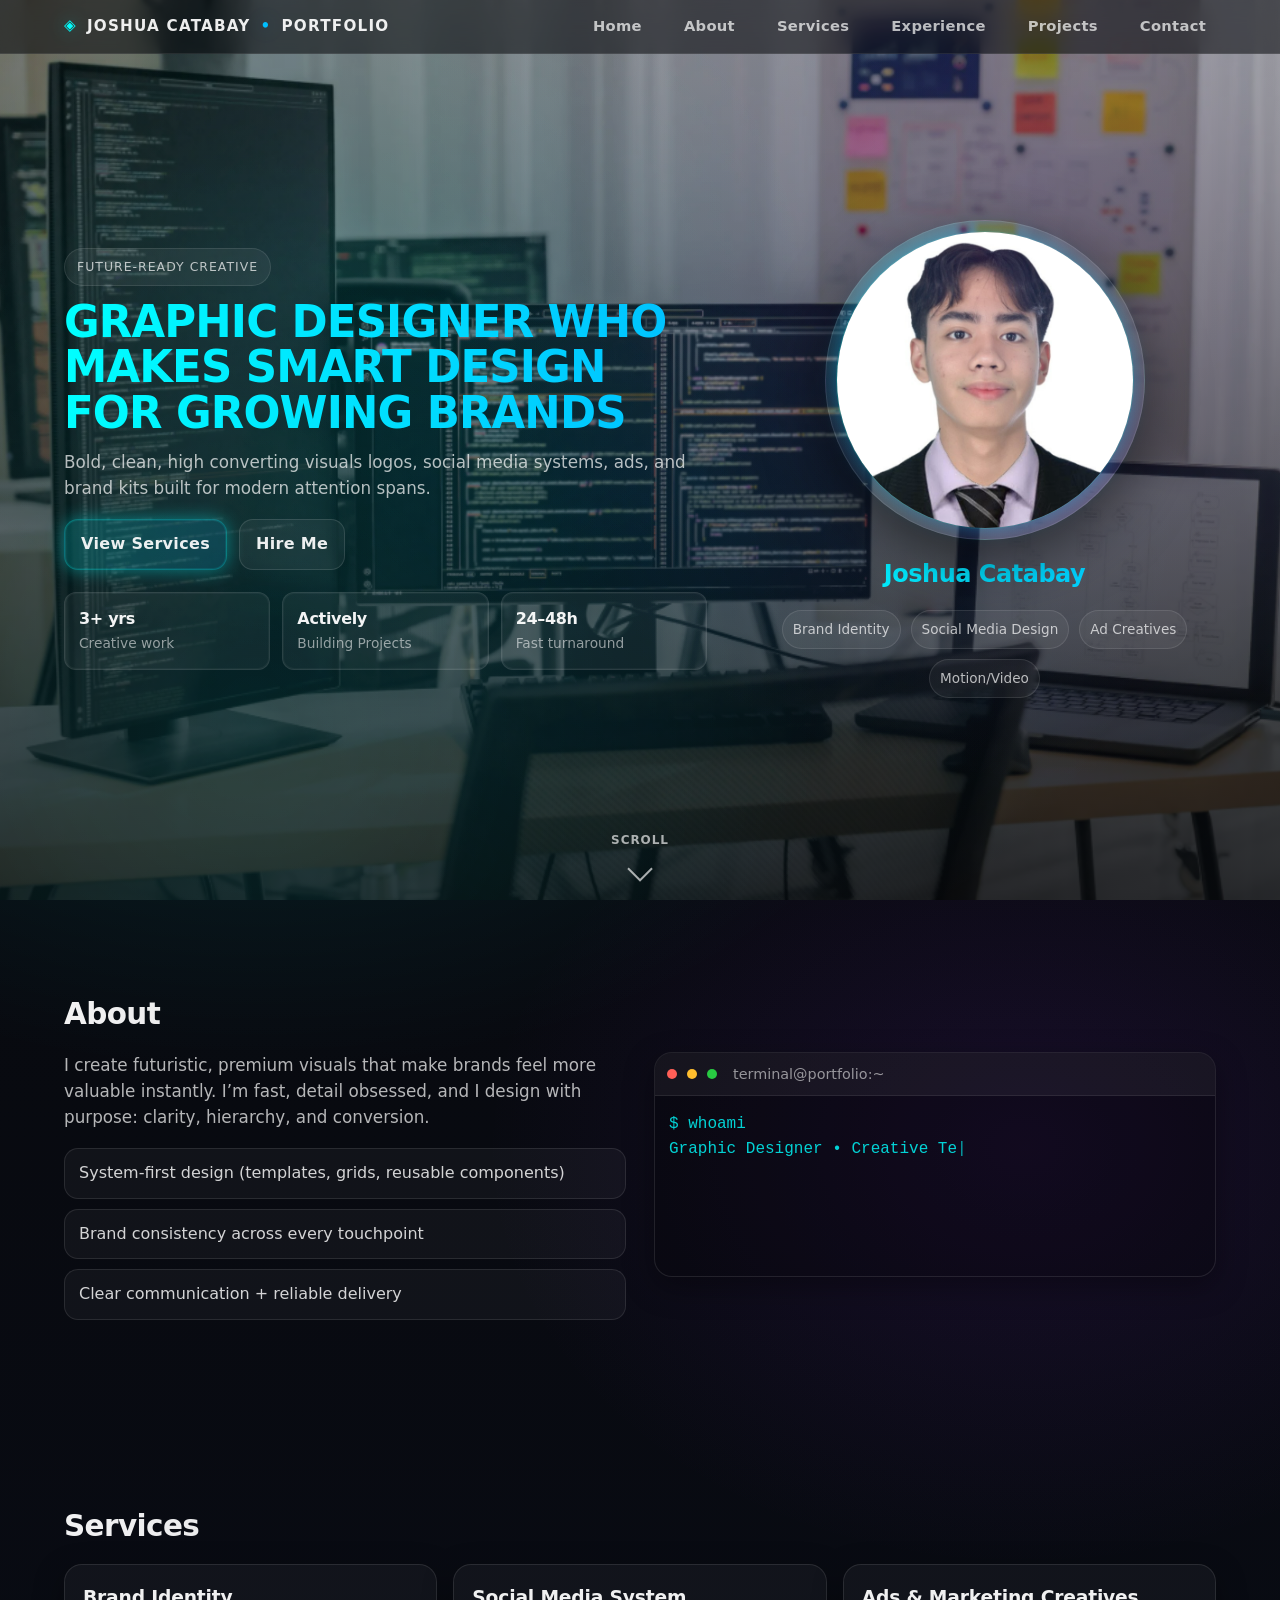
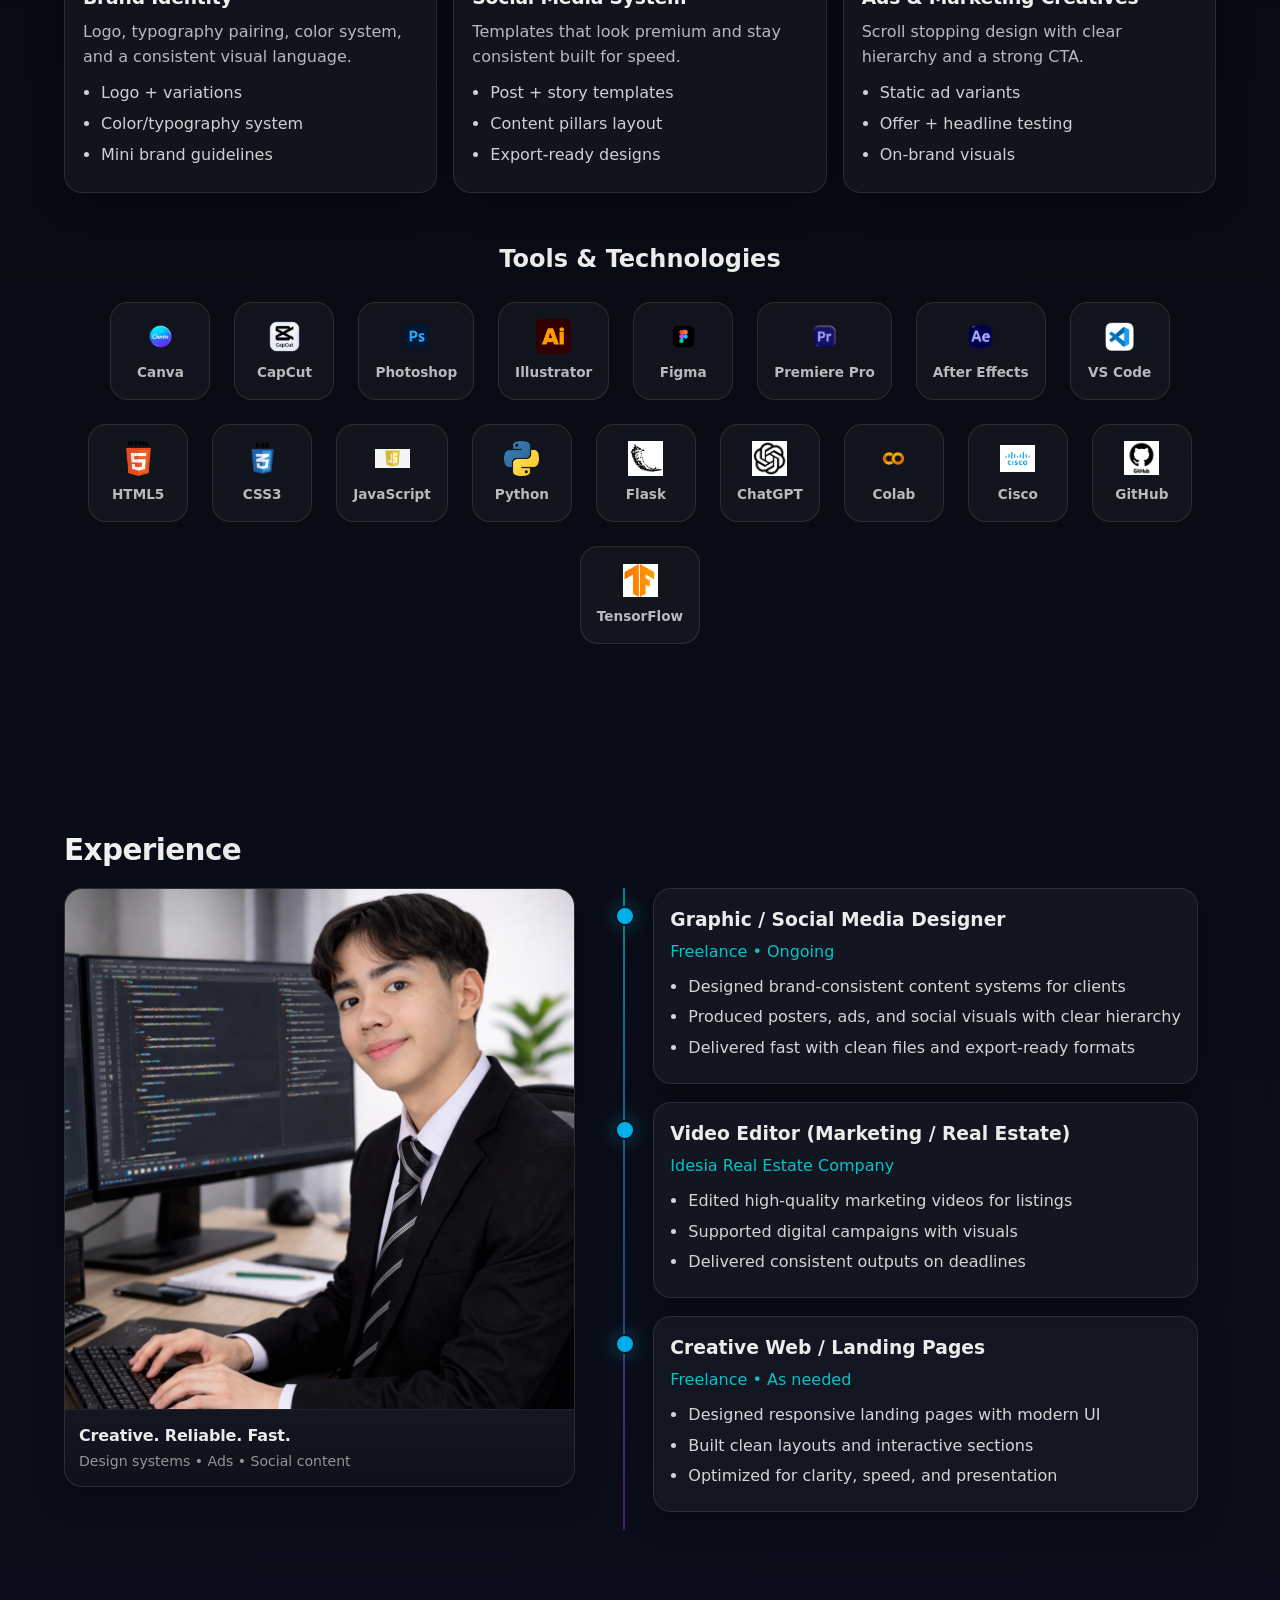
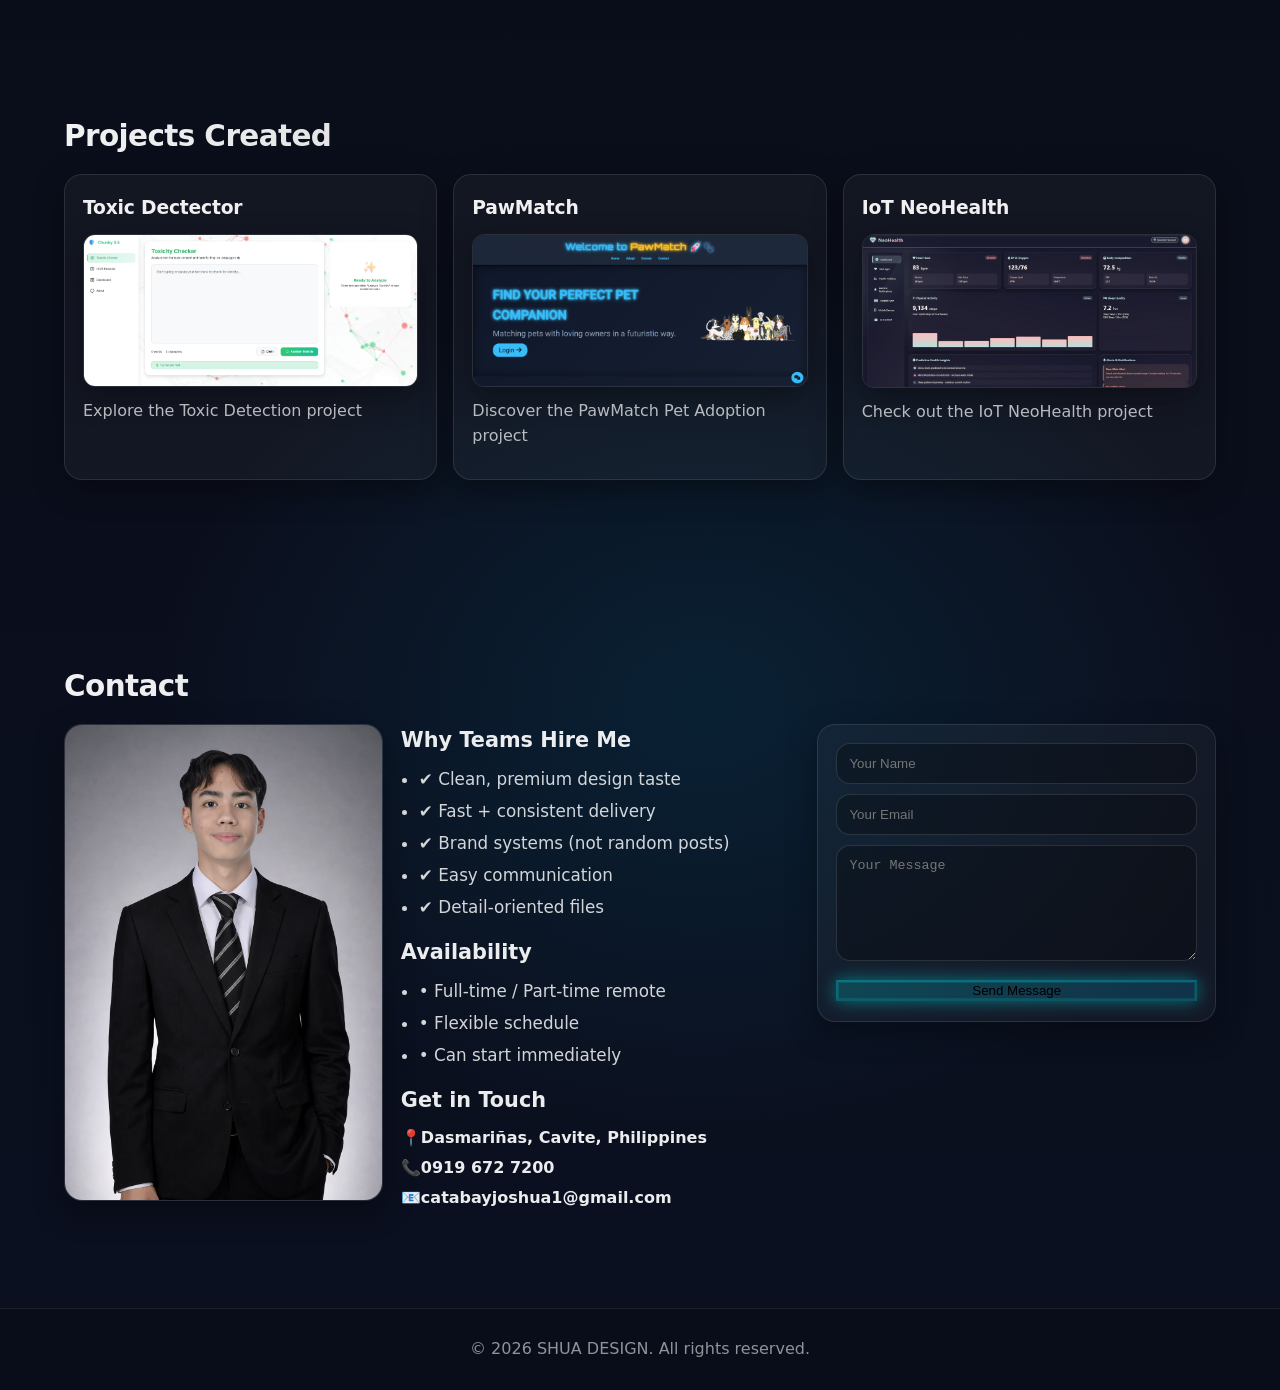
==== index.html @ a973e790 "IOT" ====
<!DOCTYPE html>
<html lang="en">
<head>
    <meta charset="UTF-8">
    <meta name="viewport" content="width=device-width, initial-scale=1.0">
    <title>Graphic Designer Portfolio | Futuristic Creative</title>
    <link rel="stylesheet" href="style.css">
</head>
<body>
    <nav class="navbar" role="navigation" aria-label="Primary">
        <div class="nav-container">
            <a class="nav-brand" href="#hero" aria-label="Home">
                <span class="brand-mark">◈</span> JOSHUA CATABAY<span class="glow">•</span>PORTFOLIO
            </a>

            <button class="nav-toggle" type="button" aria-label="Open menu" aria-controls="navMenu" aria-expanded="false">
                <span class="nav-toggle-bar"></span>
                <span class="nav-toggle-bar"></span>
                <span class="nav-toggle-bar"></span>
            </button>

            <ul class="nav-menu" id="navMenu">
                <li><a href="#hero">Home</a></li>
                <li><a href="#about">About</a></li>
                <li><a href="#services">Services</a></li>
                <li><a href="#experience">Experience</a></li>
                <li><a href="#projects">Projects</a></li>
                <li><a href="#contact">Contact</a></li>
            </ul>
        </div>
    </nav>

    <section id="hero" class="hero">
        <div class="hero-content container">
            <div class="hero-grid">
                <div class="hero-left">
                    <div class="kicker">FUTURE-READY CREATIVE</div>
                    <h1 class="hero-title">GRAPHIC DESIGNER WHO MAKES SMART DESIGN FOR GROWING BRANDS</h1>
                    <p class="hero-subtitle">Bold, clean, high converting visuals logos, social media systems, ads, and brand kits built for modern attention spans.</p>

                    <div class="hero-cta">
                        <a class="btn btn-primary" href="#services">View Services</a>
                        <a class="btn btn-secondary" href="#contact">Hire Me</a>
                    </div>

                    <div class="hero-stats" aria-label="Highlights">
                        <div class="stat">
                            <div class="stat-value">3+ yrs</div>
                            <div class="stat-label">Creative work</div>
                        </div>
                        <div class="stat">
                            <div class="stat-value">Actively</div>
                            <div class="stat-label">Building Projects</div>
                        </div>
                        <div class="stat">
                            <div class="stat-value">24–48h</div>
                            <div class="stat-label">Fast turnaround</div>
                        </div>
                    </div>
                </div>

                <div class="hero-right">
                    <div class="profile-container">
                        <img src="images/2x2shua.png" alt="Portrait photo" class="profile-img">
                        <div class="ai-overlay" aria-hidden="true"></div>
                    </div>

                    <div class="profile-name">Joshua Catabay</div>

                    <div class="hero-badges" aria-label="Specialties">
                        <span class="badge">Brand Identity</span>
                        <span class="badge">Social Media Design</span>
                        <span class="badge">Ad Creatives</span>
                        <span class="badge">Motion/Video</span>
                    </div>
                </div>
            </div>
        </div>

        <div class="scroll-indicator" aria-hidden="true">
            <span>Scroll</span>
            <div class="scroll-arrow"></div>
        </div>
    </section>

    <section id="about" class="about">
        <div class="container">
            <h2 class="section-title">About</h2>
            <div class="about-content">
                <div class="about-text">
                    <p>I create futuristic, premium visuals that make brands feel more valuable instantly. I’m fast, detail obsessed, and I design with purpose: clarity, hierarchy, and conversion.</p>
                    <div class="about-points">
                        <div class="point">System-first design (templates, grids, reusable components)</div>
                        <div class="point">Brand consistency across every touchpoint</div>
                        <div class="point">Clear communication + reliable delivery</div>
                    </div>
                </div>
                <div class="terminal">
                    <div class="terminal-header">
                        <span class="terminal-dot red"></span>
                        <span class="terminal-dot yellow"></span>
                        <span class="terminal-dot green"></span>
                        <span class="terminal-title">terminal@portfolio:~</span>
                    </div>
                    <div class="terminal-body" aria-live="polite"></div>
                </div>
            </div>
        </div>
    </section>

    <section id="services" class="services">
        <div class="container">
            <h2 class="section-title">Services</h2>
            <div class="services-grid">
                <div class="service-card">
                    <h3>Brand Identity</h3>
                    <p>Logo, typography pairing, color system, and a consistent visual language.</p>
                    <ul>
                        <li>Logo + variations</li>
                        <li>Color/typography system</li>
                        <li>Mini brand guidelines</li>
                    </ul>
                </div>
                <div class="service-card">
                    <h3>Social Media System</h3>
                    <p>Templates that look premium and stay consistent built for speed.</p>
                    <ul>
                        <li>Post + story templates</li>
                        <li>Content pillars layout</li>
                        <li>Export-ready designs</li>
                    </ul>
                </div>
                <div class="service-card">
                    <h3>Ads & Marketing Creatives</h3>
                    <p>Scroll stopping design with clear hierarchy and a strong CTA.</p>
                    <ul>
                        <li>Static ad variants</li>
                        <li>Offer + headline testing</li>
                        <li>On-brand visuals</li>
                    </ul>
                </div>
            </div>

            <div class="tools-section">
                <h3 class="tools-title">Tools & Technologies</h3>
                <div class="tools-grid">
                    <div class="tool-item">
                        <img src="images/canva.png" alt="Canva" class="tool-icon">
                        <span class="tool-name">Canva</span>
                    </div>
                    <div class="tool-item">
                        <img src="images/capcut.png" alt="CapCut" class="tool-icon">
                        <span class="tool-name">CapCut</span>
                    </div>
                    <div class="tool-item">
                        <img src="images/photoshop.png" alt="Canva" class="tool-icon">
                        <span class="tool-name">Photoshop</span>
                    </div>
                    <div class="tool-item">
                        <img src="images/Illustrator.png" alt="Canva" class="tool-icon">
                        <span class="tool-name">Illustrator</span>
                    </div>
                    <div class="tool-item">
                        <img src="images/figma.png" alt="Canva" class="tool-icon">
                        <span class="tool-name">Figma</span>
                    </div>
                    <div class="tool-item">
                        <img src="images/premiere.png" alt="Canva" class="tool-icon">
                        <span class="tool-name">Premiere Pro</span>
                    </div>
                    <div class="tool-item">
                        <img src="images/after.png" alt="Canva" class="tool-icon">
                        <span class="tool-name">After Effects</span>
                    </div>
                    <div class="tool-item">
                        <img src="images/vsc.png" alt="Canva" class="tool-icon">
                        <span class="tool-name">VS Code</span>
                    </div>
                    <div class="tool-item">
                        <img src="images/HTML5.png" alt="Canva" class="tool-icon">
                        <span class="tool-name">HTML5</span>
                    </div>
                    <div class="tool-item">
                        <img src="images/css3.png" alt="Canva" class="tool-icon">
                        <span class="tool-name">CSS3</span>
                    </div>
                    <div class="tool-item">
                        <img src="images/javascript.png" alt="Canva" class="tool-icon">
                        <span class="tool-name">JavaScript</span>
                    </div>
                    <div class="tool-item">
                        <img src="images/Python-logo-notext.svg.png" alt="Canva" class="tool-icon">
                        <span class="tool-name">Python</span>
                    </div>
                    <div class="tool-item">
                        <img src="images/flask.png" alt="Canva" class="tool-icon">
                        <span class="tool-name">Flask</span>
                    </div>
                    <div class="tool-item">
                        <img src="images/chatgpt.png" alt="Canva" class="tool-icon">
                        <span class="tool-name">ChatGPT</span>
                    </div>
                    <div class="tool-item">
                        <img src="images/Google.png" alt="Canva" class="tool-icon">
                        <span class="tool-name">Colab</span>
                    </div>
                    <div class="tool-item">
                        <img src="images/cisco.png" alt="Canva" class="tool-icon">
                        <span class="tool-name">Cisco</span>
                    </div>
                    <div class="tool-item">
                        <img src="images/github.png" alt="Canva" class="tool-icon">
                        <span class="tool-name">GitHub</span>
                    </div>
                    <div class="tool-item">
                        <img src="images/tensorflow.png" alt="Canva" class="tool-icon">
                        <span class="tool-name">TensorFlow</span>
                    </div>
                </div>
            </div>
        </div>
    </section>

    <section id="experience" class="experience">
        <div class="container">
            <h2 class="section-title">Experience</h2>
            <div class="experience-layout">
                <figure class="experience-photo">
                    <img src="images/84b6fe1e-8342-415b-9202-d3f1c01dff55.png" alt="Professional photo at workstation">
                    <figcaption>
                        <div class="cap-title">Creative. Reliable. Fast.</div>
                        <div class="cap-meta">Design systems • Ads • Social content</div>
                    </figcaption>
                </figure>

                <div class="timeline">
                    <div class="timeline-item">
                        <div class="timeline-content">
                            <h3>Graphic / Social Media Designer</h3>
                            <span class="timeline-date">Freelance • Ongoing</span>
                            <ul>
                                <li>Designed brand-consistent content systems for clients</li>
                                <li>Produced posters, ads, and social visuals with clear hierarchy</li>
                                <li>Delivered fast with clean files and export-ready formats</li>
                            </ul>
                        </div>
                    </div>
                    <div class="timeline-item">
                        <div class="timeline-content">
                            <h3>Video Editor (Marketing / Real Estate)</h3>
                            <span class="timeline-date">Idesia Real Estate Company</span>
                            <ul>
                                <li>Edited high-quality marketing videos for listings</li>
                                <li>Supported digital campaigns with visuals</li>
                                <li>Delivered consistent outputs on deadlines</li>
                            </ul>
                        </div>
                    </div>
                    <div class="timeline-item">
                        <div class="timeline-content">
                            <h3>Creative Web / Landing Pages</h3>
                            <span class="timeline-date">Freelance • As needed</span>
                            <ul>
                                <li>Designed responsive landing pages with modern UI</li>
                                <li>Built clean layouts and interactive sections</li>
                                <li>Optimized for clarity, speed, and presentation</li>
                            </ul>
                        </div>
                    </div>
                </div>
            </div>
        </div>
    </section>

    <section id="projects" class="projects">
        <div class="container">
            <h2 class="section-title">Projects Created</h2>
            <div class="projects-grid">
                <a href="toxic/frontend/index.html" target="_blank" class="project-card">
                    <h3>Toxic Dectector</h3>
                    <img src="images/dect.png" alt="Toxic project image" class="project-image">
                    <p>Explore the Toxic Detection project</p>
                </a>
                <a href="pawmatch/index.html" target="_blank" class="project-card">
                    <h3>PawMatch</h3>
                    <img src="images/paw.png" alt="PawMatch project image" class="project-image">
                    <p>Discover the PawMatch Pet Adoption project</p>
                </a>
                <a href="neohealth/index.html" target="_blank" class="project-card">
                    <h3>IoT NeoHealth</h3>
                    <img src="images/NEO.png" alt="Neohealth project image" class="project-image">
                    <p>Check out the IoT NeoHealth project</p>
                </a>
            </div>
        </div>
    </section>

    <section id="contact" class="contact">
        <div class="container">
            <h2 class="section-title">Contact</h2>
            <div class="contact-content">
                <figure class="contact-photo">
                    <img src="images/050cd50a-c37f-41d1-993c-b5a62482c2df.png" alt="Contact photo">
                </figure>
                <div class="contact-info">
                    <h3>Why Teams Hire Me</h3>
                    <ul>
                        <li>✔ Clean, premium design taste</li>
                        <li>✔ Fast + consistent delivery</li>
                        <li>✔ Brand systems (not random posts)</li>
                        <li>✔ Easy communication</li>
                        <li>✔ Detail-oriented files</li>
                    </ul>
                    <h3>Availability</h3>
                    <ul>
                        <li>• Full-time / Part-time remote</li>
                        <li>• Flexible schedule</li>
                        <li>• Can start immediately</li>
                    </ul>    
                    <h3>Get in Touch</h3>
                    <h4>📍Dasmariñas, Cavite, Philippines</h4>
                    <h4>📞0919 672 7200</h4>
                    <h4>📧catabayjoshua1@gmail.com</h4>
                    </ul>
                </div>
                <div class="contact-form">
                    <form aria-label="Contact form">
                        <input type="text" name="name" placeholder="Your Name" autocomplete="name" required>
                        <input type="email" name="email" placeholder="Your Email" autocomplete="email" required>
                        <textarea name="message" placeholder="Your Message" rows="6" required></textarea>
                        <button type="submit" class="btn-primary">Send Message</button>
                    </form>
                </div>
            </div>
        </div>
    </section>

    <footer class="footer">
        <div class="container">
            <p>&copy; <span id="year"></span> SHUA DESIGN. All rights reserved.</p>
        </div>
    </footer>

    <script src="app.js"></script>
</body>
</html>
---- style.css ----
/* Futuristic Graphic Designer Portfolio — premium neon/glass, clean layout */

:root {
    --bg: #07080b;
    --bg2: #0b1020;
    --panel: rgba(255, 255, 255, 0.05);
    --panel2: rgba(255, 255, 255, 0.035);
    --border: rgba(255, 255, 255, 0.10);
    --text: rgba(255, 255, 255, 0.92);
    --muted: rgba(255, 255, 255, 0.70);
    --muted2: rgba(255, 255, 255, 0.55);

    --c1: #00ffff;
    --c2: #00bfff;
    --c3: #8a2be2;
    --c4: #ff2bd6;

    --glow1: 0 0 18px rgba(0, 255, 255, 0.40);
    --glow2: 0 0 18px rgba(0, 191, 255, 0.35);
    --glow3: 0 0 22px rgba(138, 43, 226, 0.35);

    --radius: 18px;
    --radius-sm: 12px;
    --shadow: 0 18px 60px rgba(0, 0, 0, 0.55);
    --shadow-soft: 0 10px 30px rgba(0, 0, 0, 0.35);
    --ease: cubic-bezier(.2, .8, .2, 1);
    --t: 240ms var(--ease);
    --max: 1200px;
}

* { box-sizing: border-box; }
html { scroll-behavior: smooth; }
body {
    margin: 0;
    font-family: ui-sans-serif, system-ui, -apple-system, "Segoe UI", Roboto, Arial, "Noto Sans", "Helvetica Neue", sans-serif;
    background:
        radial-gradient(1200px 700px at 20% 15%, rgba(0, 255, 255, 0.10), transparent 55%),
        radial-gradient(900px 700px at 80% 25%, rgba(138, 43, 226, 0.12), transparent 60%),
        radial-gradient(1000px 800px at 55% 85%, rgba(0, 191, 255, 0.10), transparent 55%),
        linear-gradient(180deg, var(--bg), var(--bg2));
    color: var(--text);
    overflow-x: hidden;
    line-height: 1.55;
}

img { max-width: 100%; display: block; }
a { color: inherit; text-decoration: none; }

.container {
    max-width: var(--max);
    margin: 0 auto;
    padding: 0 24px;
}

section { padding: 92px 0; position: relative; }

/* Navbar */
.navbar {
    position: fixed;
    top: 0;
    width: 100%;
    z-index: 1000;
    background: rgba(7, 8, 11, 0.55);
    border-bottom: 1px solid rgba(255, 255, 255, 0.08);
    backdrop-filter: blur(14px);
}
.nav-container {
    max-width: var(--max);
    margin: 0 auto;
    padding: 14px 24px;
    display: flex;
    align-items: center;
    justify-content: space-between;
    gap: 16px;
}
.nav-brand {
    display: inline-flex;
    align-items: center;
    gap: 10px;
    font-weight: 800;
    letter-spacing: 0.08em;
    text-transform: uppercase;
    font-size: 0.95rem;
}
.brand-mark {
    color: var(--c1);
    text-shadow: var(--glow1);
    transform: translateY(-1px);
}
.nav-brand .glow {
    color: var(--c2);
    text-shadow: var(--glow2);
}
.nav-menu {
    margin: 0;
    padding: 0;
    list-style: none;
    display: flex;
    align-items: center;
    gap: 22px;
}
.nav-menu a {
    color: var(--muted);
    font-weight: 650;
    font-size: 0.92rem;
    letter-spacing: 0.02em;
    padding: 10px 10px;
    border-radius: 10px;
    transition: color var(--t), background var(--t), box-shadow var(--t);
}
.nav-menu a:hover,
.nav-menu a:focus-visible {
    color: var(--text);
    background: rgba(255, 255, 255, 0.06);
    box-shadow: 0 0 0 1px rgba(255,255,255,0.08) inset, var(--glow2);
    outline: none;
}

.nav-toggle {
    display: none;
    border: 1px solid rgba(255,255,255,0.12);
    background: rgba(255,255,255,0.04);
    border-radius: 12px;
    padding: 10px 10px;
    cursor: pointer;
    transition: transform var(--t), background var(--t);
}
.nav-toggle:active { transform: scale(0.98); }
.nav-toggle-bar {
    display: block;
    width: 22px;
    height: 2px;
    background: rgba(255,255,255,0.86);
    border-radius: 999px;
}
.nav-toggle-bar + .nav-toggle-bar { margin-top: 5px; }

/* Hero */
.hero {
    padding-top: 110px;
    min-height: 100vh;
    display: flex;
    align-items: center;
    background:
        radial-gradient(900px 700px at 25% 30%, rgba(0, 255, 255, 0.10), transparent 55%),
        linear-gradient(180deg, rgba(7, 8, 11, 0.35), rgba(7, 8, 11, 0.85)),
        url('images/Screenshot 2026-01-19 203805.png');
    background-size: cover;
    /* Move the background up so the face is visible (tweak % if needed) */
    background-position: center 18%;
    position: relative;
    overflow: hidden;
}
.hero::after {
    content: "";
    position: absolute;
    inset: -2px;
    background:
        radial-gradient(circle at 20% 80%, rgba(0, 255, 255, 0.12) 0%, transparent 45%),
        radial-gradient(circle at 80% 20%, rgba(138, 43, 226, 0.16) 0%, transparent 48%),
        radial-gradient(circle at 55% 55%, rgba(0, 191, 255, 0.10) 0%, transparent 55%);
    mix-blend-mode: screen;
    pointer-events: none;
    animation: drift 10s var(--ease) infinite alternate;
}
@keyframes drift {
    from { transform: translate3d(0,0,0) scale(1); opacity: 0.9; }
    to { transform: translate3d(0,-8px,0) scale(1.02); opacity: 1; }
}
.hero-content { position: relative; z-index: 1; }
.hero-grid {
    display: grid;
    grid-template-columns: 1.25fr 0.9fr;
    align-items: center;
    gap: 46px;
}
.kicker {
    display: inline-flex;
    align-items: center;
    gap: 10px;
    padding: 8px 12px;
    border-radius: 999px;
    background: rgba(255,255,255,0.06);
    border: 1px solid rgba(255,255,255,0.10);
    color: var(--muted);
    letter-spacing: 0.08em;
    text-transform: uppercase;
    font-size: 0.78rem;
}
.hero-title {
    margin: 14px 0 12px;
    font-size: clamp(2rem, 3.4vw, 3.4rem);
    line-height: 1.05;
    letter-spacing: -0.02em;
    background: linear-gradient(90deg, var(--c1), var(--c2), var(--c3));
    background-size: 200% 200%;
    -webkit-background-clip: text;
    -webkit-text-fill-color: transparent;
    background-clip: text;
    animation: gradient 5.5s var(--ease) infinite;
}
@keyframes gradient {
    0%, 100% { background-position: 0% 50%; }
    50% { background-position: 100% 50%; }
}
.hero-subtitle {
    margin: 0 0 18px;
    color: var(--muted);
    font-size: 1.05rem;
    max-width: 62ch;
}
.hero-cta { display: flex; gap: 12px; flex-wrap: wrap; margin-top: 16px; }
.btn {
    display: inline-flex;
    align-items: center;
    justify-content: center;
    gap: 10px;
    padding: 12px 16px;
    border-radius: 14px;
    font-weight: 750;
    letter-spacing: 0.02em;
    border: 1px solid rgba(255,255,255,0.12);
    transition: transform var(--t), box-shadow var(--t), background var(--t), border-color var(--t);
    will-change: transform;
}
.btn:active { transform: translateY(1px); }
.btn-primary {
    background: linear-gradient(90deg, rgba(0,255,255,0.18), rgba(0,191,255,0.16));
    border-color: rgba(0, 255, 255, 0.25);
    box-shadow: 0 0 0 1px rgba(0,255,255,0.10) inset, var(--glow1);
}
.btn-primary:hover,
.btn-primary:focus-visible {
    transform: translateY(-1px);
    box-shadow: 0 0 0 1px rgba(0,255,255,0.18) inset, 0 18px 60px rgba(0, 255, 255, 0.10);
    outline: none;
}
.btn-secondary {
    background: rgba(255,255,255,0.05);
}
.btn-secondary:hover,
.btn-secondary:focus-visible {
    transform: translateY(-1px);
    box-shadow: 0 0 0 1px rgba(255,255,255,0.14) inset, var(--shadow-soft);
    outline: none;
}

.hero-stats {
    display: grid;
    grid-template-columns: repeat(3, minmax(0, 1fr));
    gap: 12px;
    margin-top: 22px;
}
.stat {
    padding: 14px 14px;
    border-radius: var(--radius-sm);
    background: rgba(255,255,255,0.05);
    border: 1px solid rgba(255,255,255,0.10);
    backdrop-filter: blur(10px);
    box-shadow: 0 0 0 1px rgba(255,255,255,0.04) inset;
}
.stat-value {
    font-weight: 900;
    letter-spacing: -0.02em;
    color: rgba(255,255,255,0.95);
}
.stat-label { color: var(--muted2); font-size: 0.86rem; margin-top: 2px; }

.profile-container {
    width: min(320px, 100%);
    aspect-ratio: 1 / 1;
    border-radius: 999px;
    position: relative;
    margin-left: auto;
    margin-right: auto;
    padding: 10px;
    background:
        radial-gradient(circle at 30% 25%, rgba(0,255,255,0.18), transparent 50%),
        radial-gradient(circle at 70% 75%, rgba(138,43,226,0.18), transparent 50%),
        rgba(255,255,255,0.04);
    border: 1px solid rgba(255,255,255,0.10);
    box-shadow: var(--shadow);
}
.profile-name {
    margin-top: 16px;
    text-align: center;
    font-size: 1.5rem;
    font-weight: 900;
    letter-spacing: -0.02em;
    background: linear-gradient(90deg, var(--c1), var(--c2), var(--c3));
    background-size: 200% 200%;
    -webkit-background-clip: text;
    -webkit-text-fill-color: transparent;
    background-clip: text;
    animation: gradient 5.5s var(--ease) infinite;
}
.profile-img {
    width: 100%;
    height: 100%;
    border-radius: 999px;
    object-fit: cover;
    border: 1px solid rgba(0,255,255,0.22);
    box-shadow: 0 0 0 1px rgba(0,255,255,0.10) inset, var(--glow2);
}
.ai-overlay {
    position: absolute;
    inset: 10px;
    border-radius: 999px;
    background: conic-gradient(from 180deg, rgba(0,255,255,0.0), rgba(0,255,255,0.18), rgba(138,43,226,0.18), rgba(0,191,255,0.18), rgba(0,255,255,0.0));
    filter: blur(0.2px);
    mix-blend-mode: screen;
    opacity: 0.55;
    animation: ring 4.2s var(--ease) infinite;
    pointer-events: none;
}
@keyframes ring {
    0%, 100% { transform: rotate(0deg); opacity: 0.45; }
    50% { transform: rotate(12deg); opacity: 0.68; }
}
.hero-badges {
    margin-top: 16px;
    display: flex;
    flex-wrap: wrap;
    gap: 10px;
    justify-content: center;
}
.badge {
    padding: 8px 10px;
    border-radius: 999px;
    background: rgba(255,255,255,0.05);
    border: 1px solid rgba(255,255,255,0.10);
    color: var(--muted);
    font-size: 0.85rem;
    transition: box-shadow var(--t), transform var(--t);
}
.badge:hover { transform: translateY(-1px); box-shadow: var(--glow3); }

.scroll-indicator {
    position: absolute;
    left: 50%;
    bottom: 22px;
    transform: translateX(-50%);
    color: rgba(255,255,255,0.65);
    font-weight: 700;
    letter-spacing: 0.08em;
    text-transform: uppercase;
    font-size: 0.75rem;
    display: grid;
    justify-items: center;
    gap: 10px;
    z-index: 1;
}
.scroll-arrow {
    width: 18px;
    height: 18px;
    border-right: 2px solid rgba(255,255,255,0.65);
    border-bottom: 2px solid rgba(255,255,255,0.65);
    transform: rotate(45deg);
    animation: bounce 1.8s var(--ease) infinite;
}
@keyframes bounce {
    0%, 100% { transform: rotate(45deg) translate3d(0,0,0); opacity: 0.7; }
    50% { transform: rotate(45deg) translate3d(0,6px,0); opacity: 1; }
}

/* Headings */
.section-title {
    margin: 0 0 14px;
    font-size: clamp(1.6rem, 2.3vw, 2.2rem);
    letter-spacing: -0.02em;
    background: linear-gradient(90deg, rgba(255,255,255,0.95), rgba(255,255,255,0.70));
    -webkit-background-clip: text;
    -webkit-text-fill-color: transparent;
    background-clip: text;
}
.section-subtitle {
    margin: 0 0 26px;
    color: var(--muted);
    max-width: 70ch;
}

/* About */
.about-content {
    display: grid;
    grid-template-columns: 1fr 1fr;
    gap: 28px;
    align-items: start;
}
.about-text p { margin: 0 0 18px; color: var(--muted); font-size: 1.05rem; }
.about-points {
    display: grid;
    gap: 10px;
}
.point {
    padding: 12px 14px;
    border-radius: 14px;
    background: rgba(255,255,255,0.04);
    border: 1px solid rgba(255,255,255,0.10);
    color: rgba(255,255,255,0.82);
}

.terminal {
    border-radius: var(--radius);
    overflow: hidden;
    border: 1px solid rgba(255,255,255,0.10);
    background: rgba(0,0,0,0.25);
    box-shadow: var(--shadow-soft);
}
.terminal-header {
    display: flex;
    align-items: center;
    gap: 10px;
    padding: 10px 12px;
    background: rgba(255,255,255,0.05);
    border-bottom: 1px solid rgba(255,255,255,0.08);
}
.terminal-dot { width: 10px; height: 10px; border-radius: 999px; }
.terminal-dot.red { background: #ff5f57; }
.terminal-dot.yellow { background: #ffbd2e; }
.terminal-dot.green { background: #28ca42; }
.terminal-title { margin-left: 6px; color: var(--muted2); font-size: 0.9rem; }
.terminal-body {
    padding: 16px 14px;
    font-family: ui-monospace, SFMono-Regular, Menlo, Monaco, Consolas, "Liberation Mono", "Courier New", monospace;
    color: rgba(0,255,255,0.82);
    min-height: 180px;
}
.cursor { opacity: 0.8; animation: blink 900ms steps(2, jump-none) infinite; }
@keyframes blink { 50% { opacity: 0; } }

/* Work / Gallery */
.gallery {
    display: grid;
    grid-template-columns: repeat(3, minmax(0, 1fr));
    gap: 16px;
}
.gallery-card {
    margin: 0;
    border-radius: var(--radius);
    overflow: hidden;
    background: rgba(255,255,255,0.04);
    border: 1px solid rgba(255,255,255,0.10);
    box-shadow: var(--shadow-soft);
    transform: translateZ(0);
    transition: transform var(--t), box-shadow var(--t), border-color var(--t);
}
.gallery-card img {
    width: 100%;
    height: 320px;
    object-fit: cover;
    filter: saturate(1.05) contrast(1.05);
}
.gallery-card figcaption {
    padding: 14px 14px;
    border-top: 1px solid rgba(255,255,255,0.08);
    background: linear-gradient(180deg, rgba(0,0,0,0.0), rgba(0,0,0,0.22));
}
.cap-title { font-weight: 850; letter-spacing: -0.01em; }
.cap-meta { color: var(--muted2); font-size: 0.88rem; margin-top: 2px; }
.gallery-card:hover {
    transform: translateY(-4px);
    border-color: rgba(0,255,255,0.22);
    box-shadow: 0 22px 70px rgba(0,0,0,0.55), var(--glow2);
}

/* Experience layout (photo + timeline) */
.experience-layout {
    display: grid;
    grid-template-columns: 0.9fr 1.1fr;
    gap: 16px;
    align-items: start;
}
.experience-photo {
    margin: 0;
    border-radius: var(--radius);
    overflow: hidden;
    background: rgba(255,255,255,0.04);
    border: 1px solid rgba(255,255,255,0.10);
    box-shadow: var(--shadow-soft);
}
.experience-photo img {
    width: 100%;
    height: 100%;
    max-height: 520px;
    object-fit: cover;
    object-position: center 18%;
    filter: saturate(1.05) contrast(1.05);
}
.experience-photo figcaption {
    padding: 14px 14px;
    border-top: 1px solid rgba(255,255,255,0.08);
    background: linear-gradient(180deg, rgba(0,0,0,0.0), rgba(0,0,0,0.22));
}

/* Services */
.services-grid {
    display: grid;
    grid-template-columns: repeat(3, minmax(0, 1fr));
    gap: 16px;
}
.service-card {
    border-radius: var(--radius);
    padding: 18px 18px;
    background: rgba(255,255,255,0.04);
    border: 1px solid rgba(255,255,255,0.10);
    box-shadow: var(--shadow-soft);
}
.service-card h3 {
    margin: 0 0 8px;
    color: rgba(255,255,255,0.94);
    letter-spacing: -0.01em;
}
.service-card p { margin: 0 0 12px; color: var(--muted); }
.service-card ul {
    margin: 0;
    padding-left: 18px;
    color: rgba(255,255,255,0.80);
}
.service-card li { margin: 6px 0; }

/* Projects */
.projects-grid {
    display: grid;
    grid-template-columns: repeat(3, minmax(0, 1fr));
    gap: 16px;
}
.project-card {
    border-radius: var(--radius);
    padding: 18px 18px;
    background: rgba(255,255,255,0.04);
    border: 1px solid rgba(255,255,255,0.10);
    box-shadow: var(--shadow-soft);
    transition: transform var(--t), box-shadow var(--t), border-color var(--t);
}
.project-card:hover {
    transform: translateY(-4px);
    border-color: rgba(0,255,255,0.22);
    box-shadow: 0 22px 70px rgba(0,0,0,0.55), var(--glow2);
}
.project-card h3 {
    margin: 0 0 8px;
    color: rgba(255,255,255,0.94);
    letter-spacing: -0.01em;
}
.project-card p { margin: 0 0 12px; color: var(--muted); }

.project-image {
    width: 100%;
    height: auto;
    max-height: 200px;
    object-fit: cover;
    border-radius: var(--radius-sm);
    margin: 12px 0;
    border: 1px solid rgba(255,255,255,0.10);
    box-shadow: var(--shadow-soft);
    transition: transform var(--t), box-shadow var(--t);
}

.project-image:hover {
    transform: scale(1.02);
    box-shadow: 0 12px 40px rgba(0,0,0,0.45), var(--glow2);
}

/* Tools Section */
.tools-section {
    margin-top: 48px;
    text-align: center;
}

.tools-title {
    margin-bottom: 24px;
    font-size: 1.5rem;
    font-weight: 700;
    color: var(--text);
}

.tools-grid {
    display: flex;
    flex-wrap: wrap;
    justify-content: center;
    gap: 24px;
    max-width: 100%;
}

.tool-item {
    display: flex;
    flex-direction: column;
    align-items: center;
    gap: 8px;
    padding: 16px;
    background: rgba(255,255,255,0.04);
    border-radius: var(--radius);
    border: 1px solid rgba(255,255,255,0.10);
    transition: transform var(--t), box-shadow var(--t), border-color var(--t);
    min-width: 100px;
}

.tool-item:hover {
    transform: translateY(-4px);
    border-color: rgba(0,255,255,0.22);
    box-shadow: 0 12px 40px rgba(0,0,0,0.45), var(--glow2);
}

.tool-icon {
    font-size: 2rem;
    line-height: 1;
}

img.tool-icon {
    width: 35px;
    height: 35px;
    object-fit: contain;
}

.tool-name {
    font-size: 0.85rem;
    font-weight: 600;
    color: var(--muted);
    text-align: center;
}

/* Timeline */
.timeline { position: relative; max-width: 760px; margin: 0 auto; }
.timeline::before {
    content: "";
    position: absolute;
    top: 0;
    bottom: 0;
    left: 14px;
    width: 2px;
    background: linear-gradient(180deg, rgba(0,255,255,0.65), rgba(138,43,226,0.65));
    opacity: 0.75;
}
.timeline-item { position: relative; padding-left: 44px; margin: 0 0 18px; }
.timeline-item::before {
    content: "";
    position: absolute;
    left: 6px;
    top: 18px;
    width: 16px;
    height: 16px;
    border-radius: 999px;
    background: rgba(0,191,255,0.9);
    box-shadow: var(--glow2);
    border: 2px solid rgba(7,8,11,0.9);
}
.timeline-content {
    border-radius: var(--radius);
    padding: 16px 16px;
    background: rgba(255,255,255,0.04);
    border: 1px solid rgba(255,255,255,0.10);
    box-shadow: var(--shadow-soft);
}
.timeline-content h3 { margin: 0 0 6px; }
.timeline-date { display: block; color: rgba(0,255,255,0.75); margin-bottom: 10px; }
.timeline-content ul { margin: 0; padding-left: 18px; color: rgba(255,255,255,0.82); }
.timeline-content li { margin: 6px 0; }

/* Contact */
.contact-content {
    display: grid;
    grid-template-columns: 0.8fr 1fr 1fr;
    gap: 18px;
    align-items: start;
}
.contact-photo {
    margin: 0;
    border-radius: var(--radius);
    overflow: hidden;
    background: rgba(255,255,255,0.04);
    border: 1px solid rgba(255,255,255,0.10);
    box-shadow: var(--shadow-soft);
}
.contact-photo img {
    width: 100%;
    height: 100%;
    max-height: 520px;
    object-fit: cover;
    object-position: center 18%;
    filter: saturate(1.05) contrast(1.05);
}
.contact-info h3 { margin: 0 0 10px; font-size: 1.3rem; }
.contact-info h4 { margin: 0 0 5px; font-size: 1.0rem; }
.contact-info ul { margin: 0 0 16px; padding-left: 18px; color: rgba(255,255,255,0.82); }
.contact-info li { margin: 6px 0; font-size: 1.05rem; }

.contact-form {
    border-radius: var(--radius);
    padding: 18px 18px;
    background: rgba(255,255,255,0.04);
    border: 1px solid rgba(255,255,255,0.10);
    box-shadow: var(--shadow-soft);
}
.contact-form input,
.contact-form textarea {
    width: 100%;
    border-radius: 14px;
    padding: 12px 12px;
    margin: 0 0 10px;
    border: 1px solid rgba(255,255,255,0.12);
    background: rgba(0,0,0,0.28);
    color: rgba(255,255,255,0.92);
    outline: none;
    transition: box-shadow var(--t), border-color var(--t);
}
.contact-form input:focus,
.contact-form textarea:focus {
    border-color: rgba(0,255,255,0.28);
    box-shadow: 0 0 0 4px rgba(0,255,255,0.10);
}
.contact-form .btn-primary { width: 100%; justify-content: center; }

/* Footer */
.footer {
    padding: 28px 0;
    border-top: 1px solid rgba(255,255,255,0.08);
    background: rgba(0,0,0,0.18);
}
.footer p { margin: 0; color: var(--muted2); text-align: center; }

/* Reveal animation (JS toggles .is-visible) */
.reveal {
    opacity: 0;
    transform: translateY(18px) scale(0.985);
    transition: opacity 700ms var(--ease), transform 700ms var(--ease);
}
.reveal.is-visible {
    opacity: 1;
    transform: translateY(0) scale(1);
}

/* Responsive */
@media (max-width: 980px) {
    .hero-grid { grid-template-columns: 1fr; gap: 26px; }
    .hero-right { order: -1; }
    .gallery { grid-template-columns: 1fr; }
    .gallery-card img { height: 280px; }
    .services-grid { grid-template-columns: 1fr; }
    .projects-grid { grid-template-columns: 1fr; }
    .about-content { grid-template-columns: 1fr; }
    .contact-content { grid-template-columns: 1fr; }
    .hero-stats { grid-template-columns: 1fr; }
    .experience-layout { grid-template-columns: 1fr; }
    .experience-photo img { max-height: 420px; }
}

@media (max-width: 820px) {
    .nav-toggle { display: inline-flex; flex-direction: column; }
    .nav-menu {
        position: absolute;
        top: 56px;
        right: 18px;
        left: 18px;
        display: none;
        flex-direction: column;
        gap: 6px;
        padding: 10px;
        border-radius: var(--radius);
        background: rgba(7, 8, 11, 0.78);
        border: 1px solid rgba(255,255,255,0.10);
        backdrop-filter: blur(14px);
        box-shadow: var(--shadow-soft);
    }
    .nav-menu.is-open { display: flex; }
    .nav-menu a { width: 100%; }
}

@media (prefers-reduced-motion: reduce) {
    html { scroll-behavior: auto; }
    * { animation-duration: 1ms !important; animation-iteration-count: 1 !important; transition-duration: 1ms !important; }
}
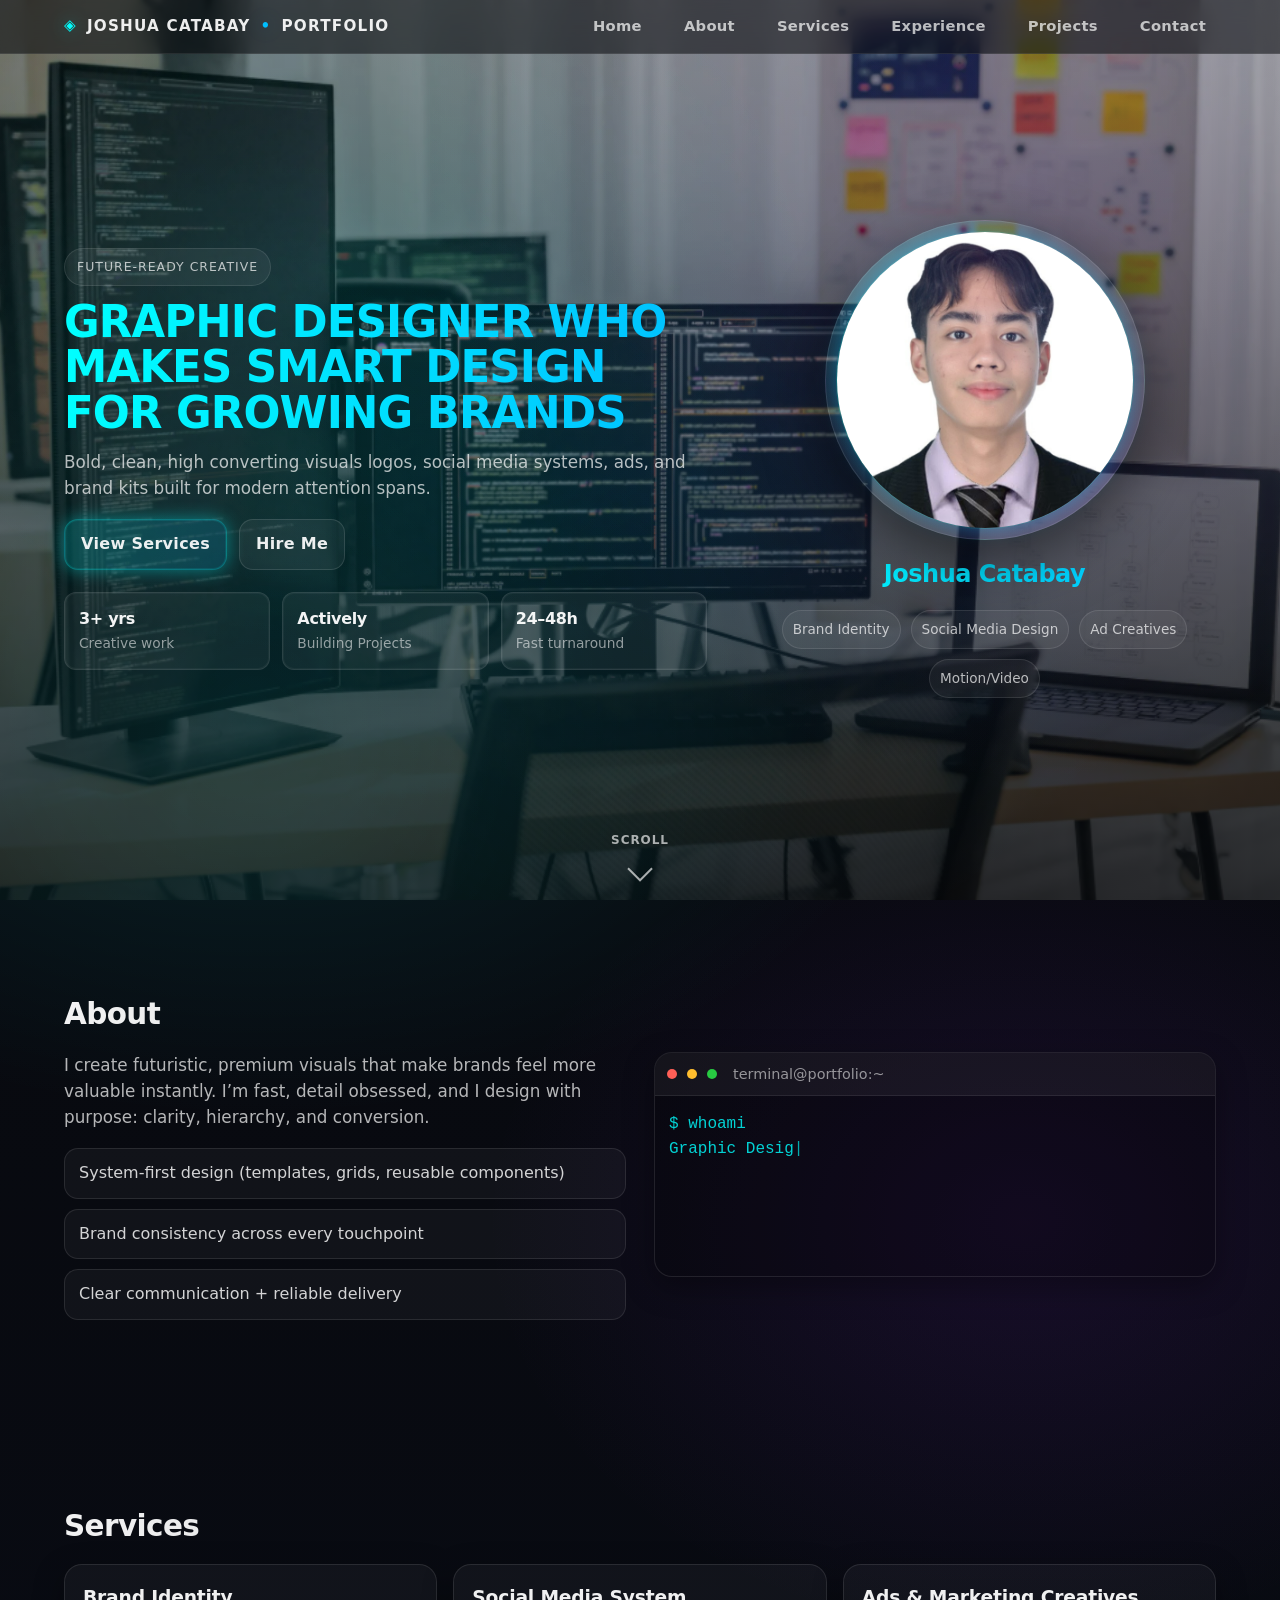
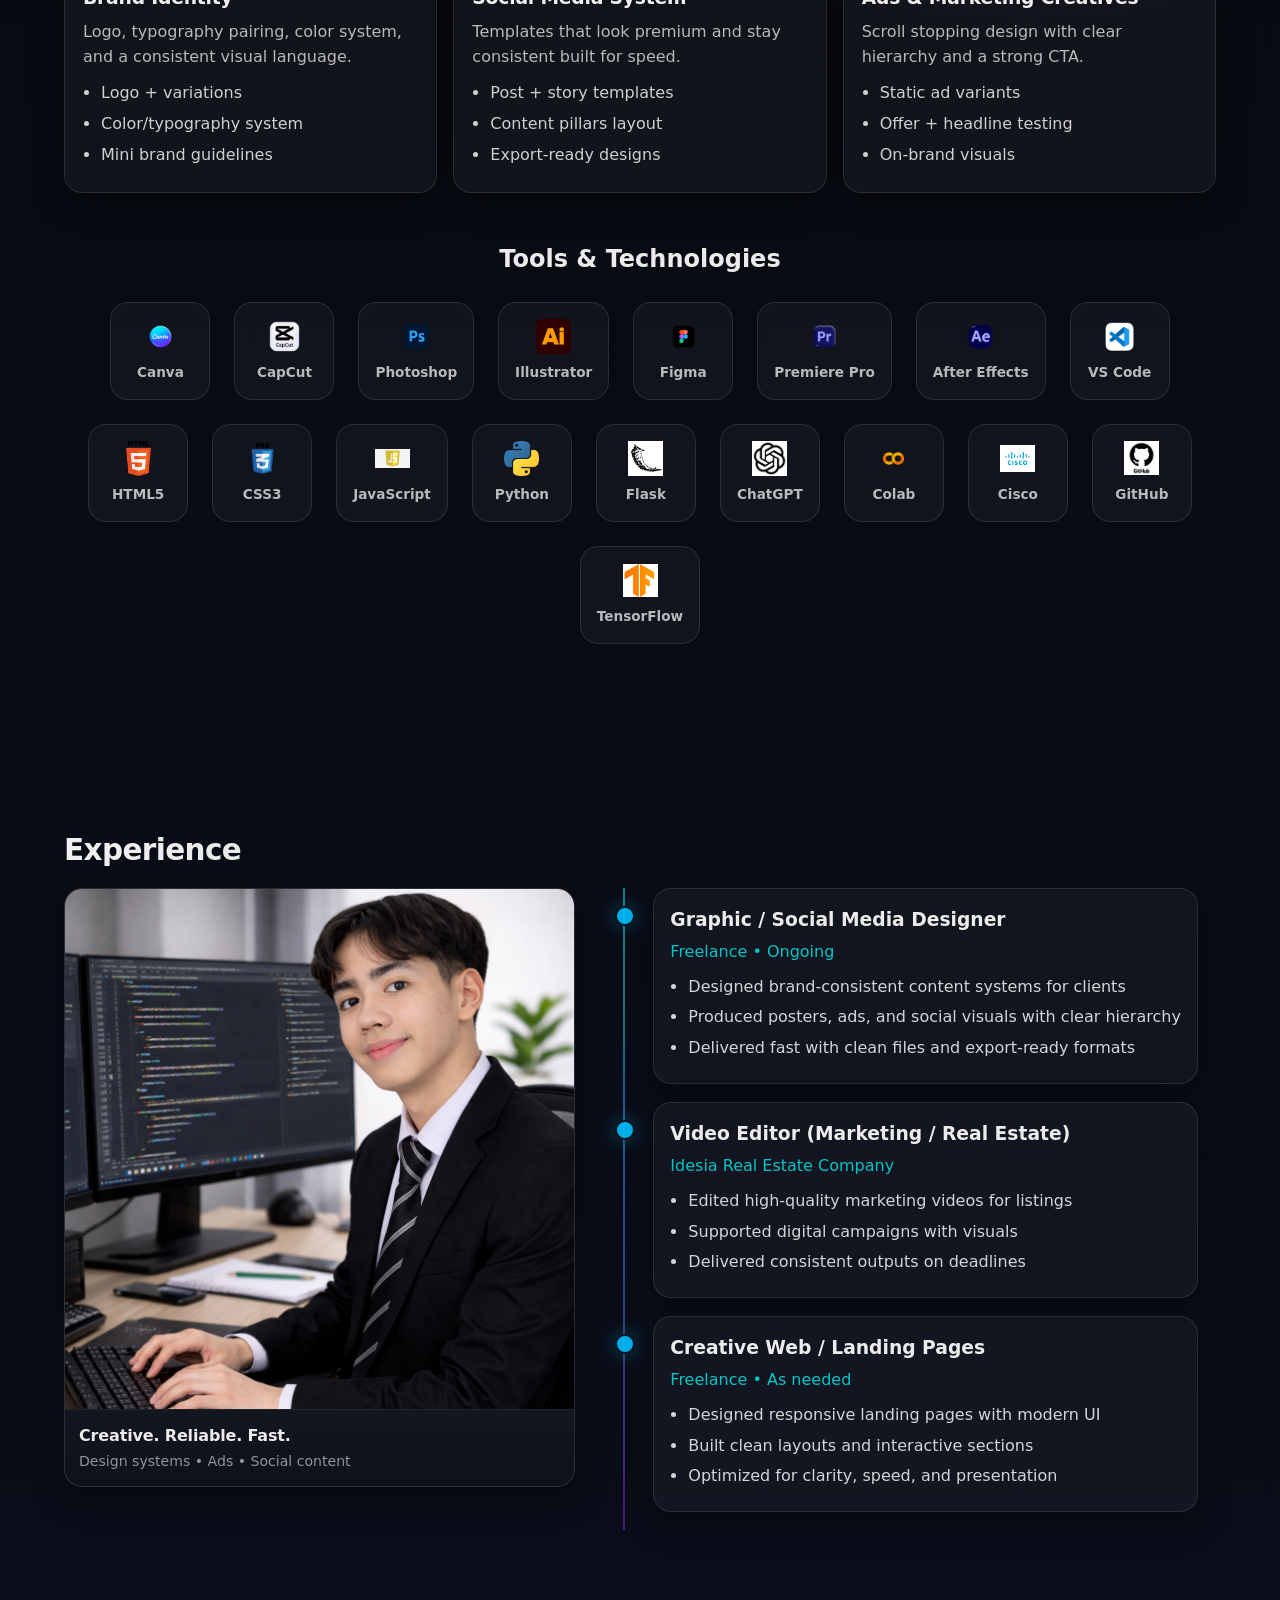
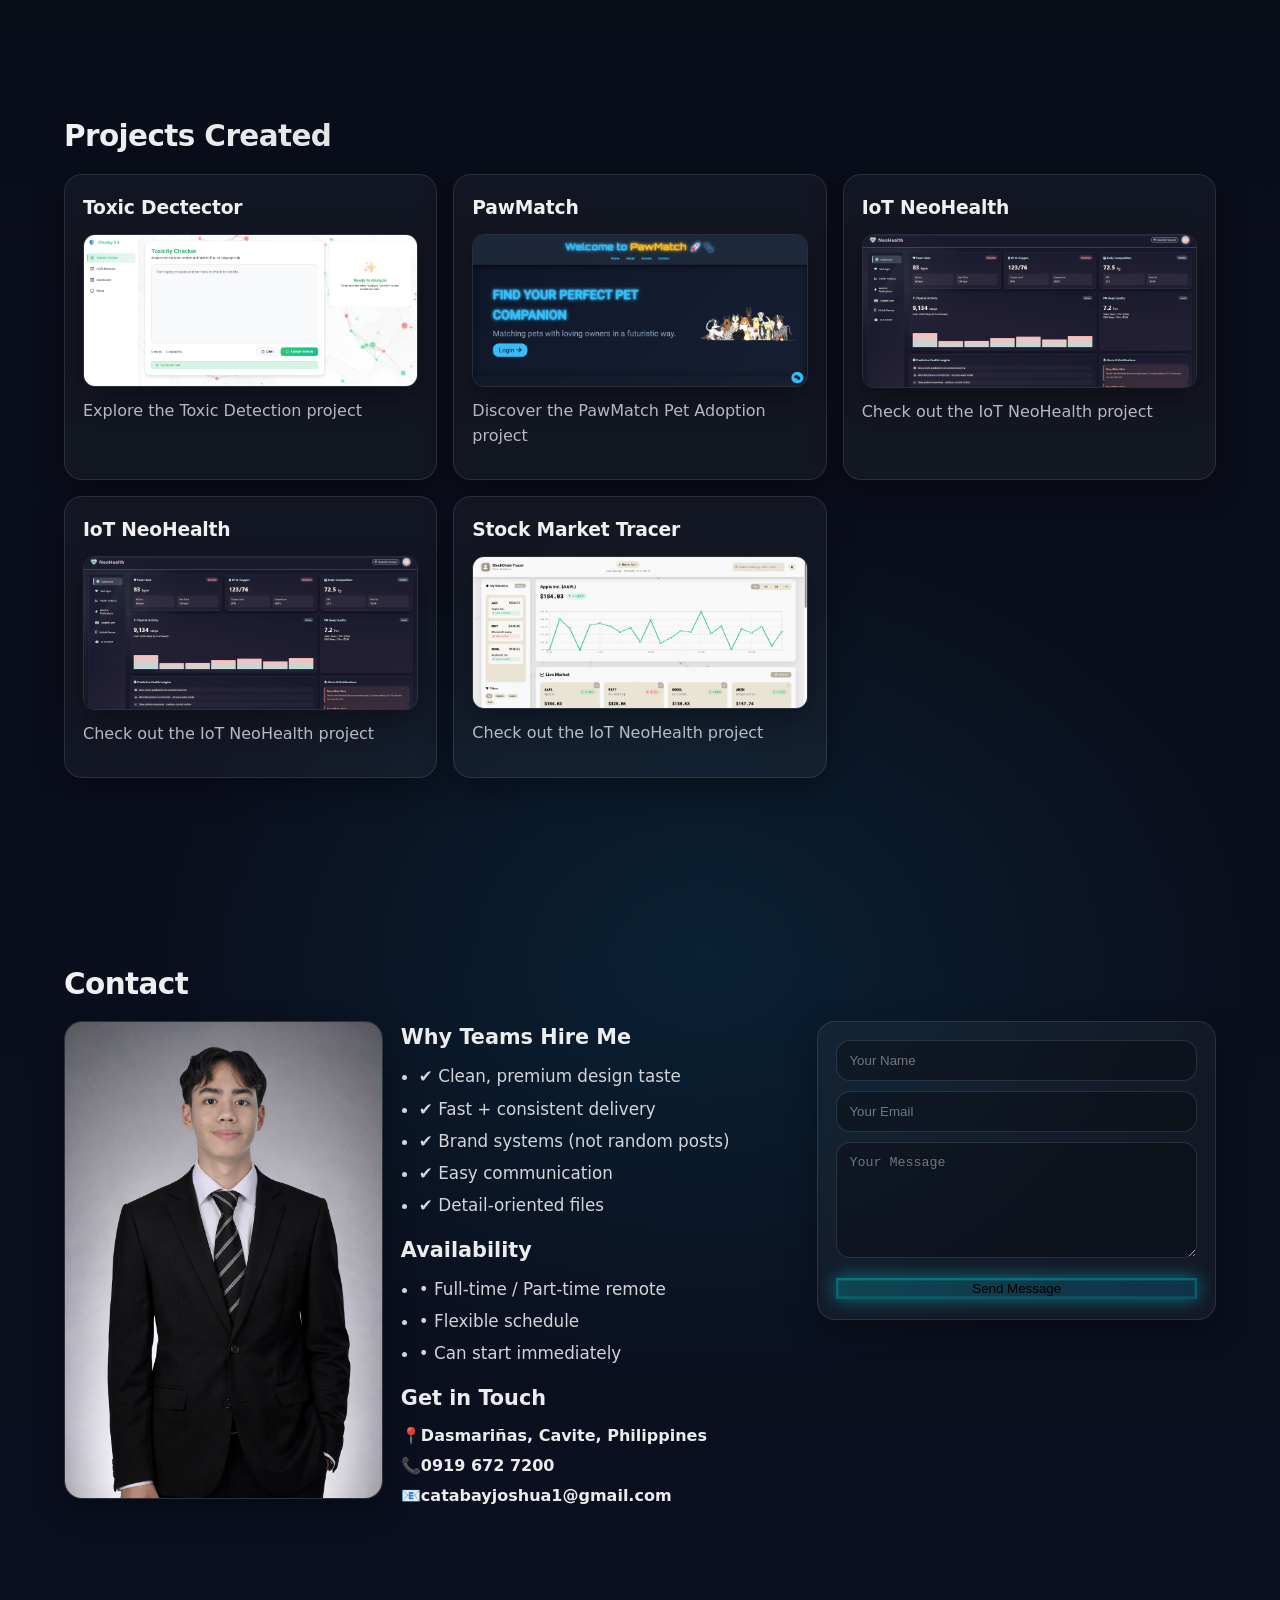
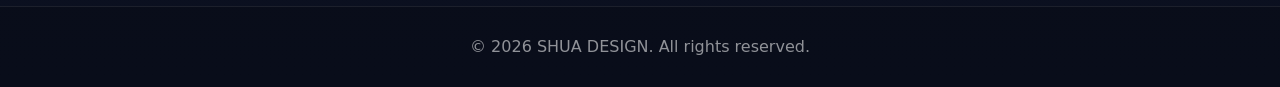
==== commit 5087982c: "yes" ====
--- a/index.html
+++ b/index.html
@@ -291,6 +291,16 @@
                     <img src="images/NEO.png" alt="Neohealth project image" class="project-image">
                     <p>Check out the IoT NeoHealth project</p>
                 </a>
+                <a href="neohealth/index.html" target="_blank" class="project-card">
+                    <h3>IoT NeoHealth</h3>
+                    <img src="images/NEO.png" alt="Neohealth project image" class="project-image">
+                    <p>Check out the IoT NeoHealth project</p>
+                </a>
+                <a href="stock/index.html" target="_blank" class="project-card">
+                    <h3>Stock Market Tracer</h3>
+                    <img src="images/blockchain.png" alt="Neohealth project image" class="project-image">
+                    <p>Check out the IoT NeoHealth project</p>
+                </a>
             </div>
         </div>
     </section>
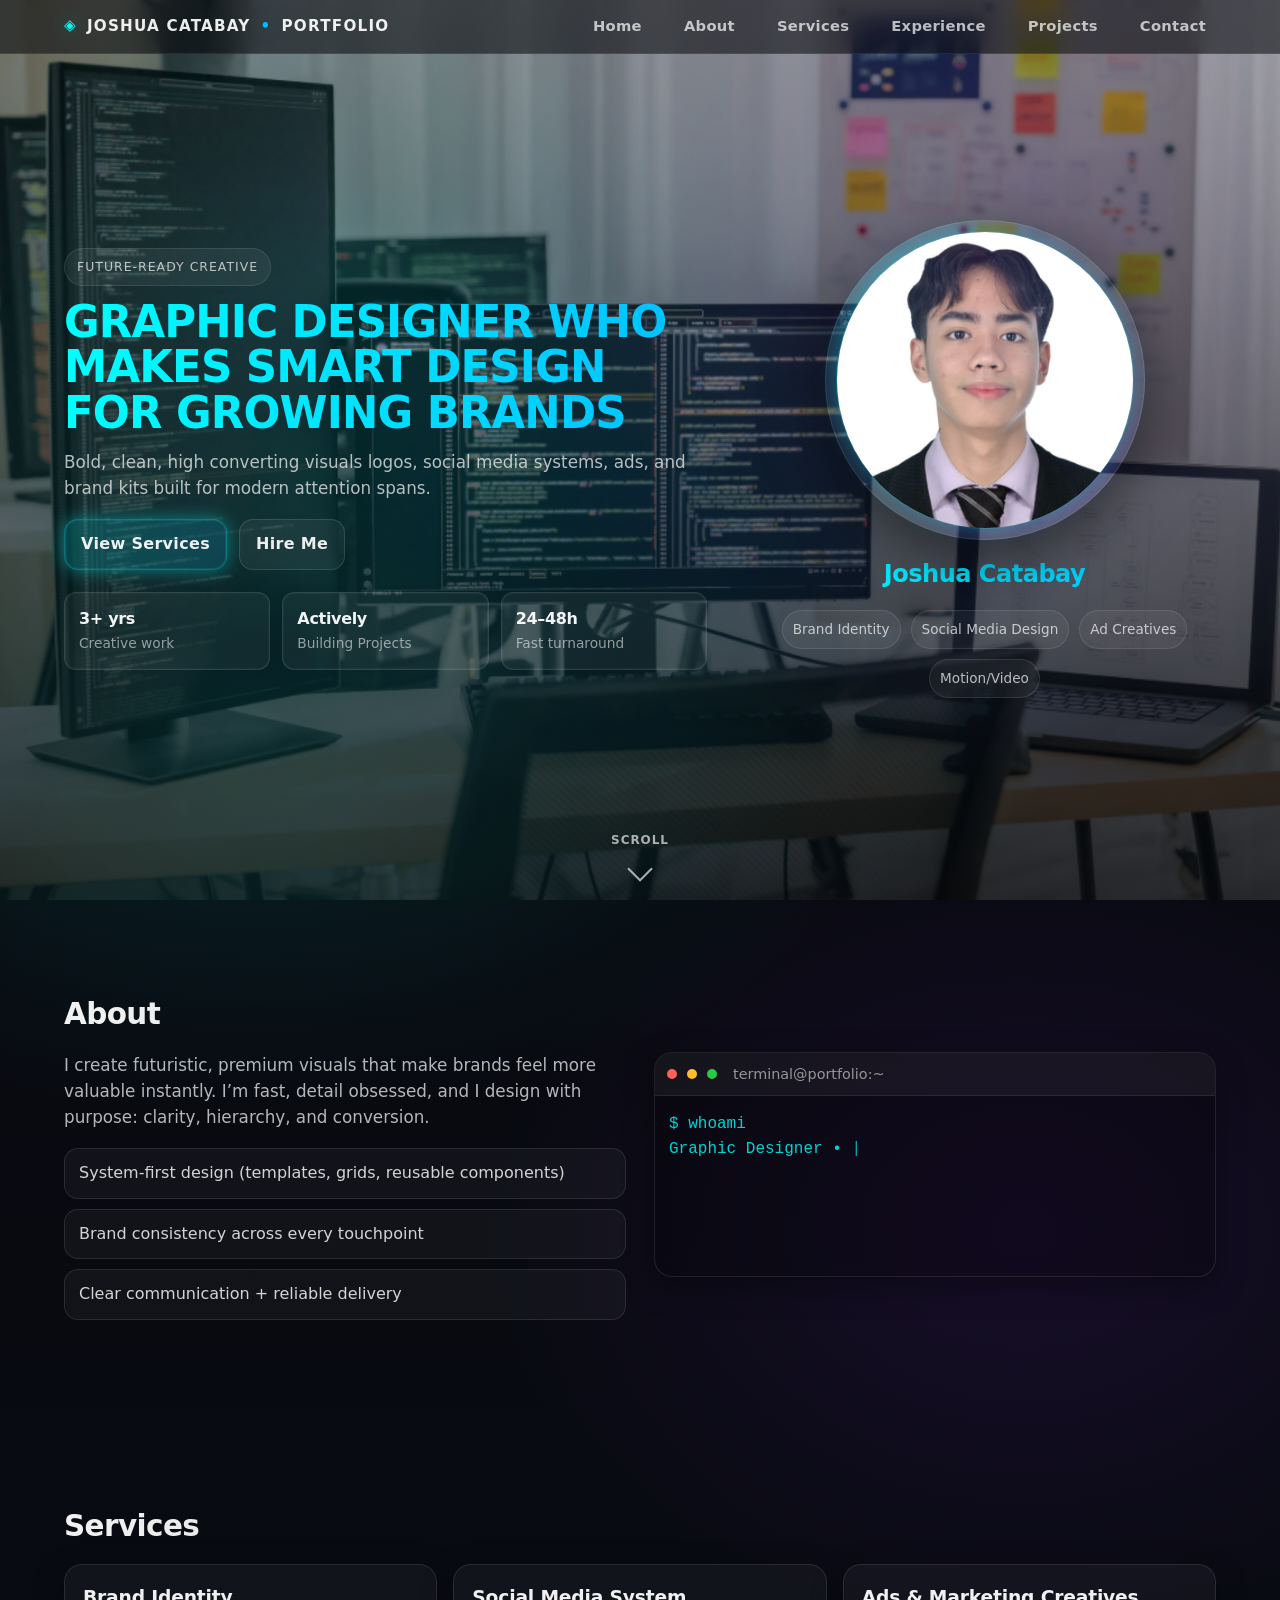
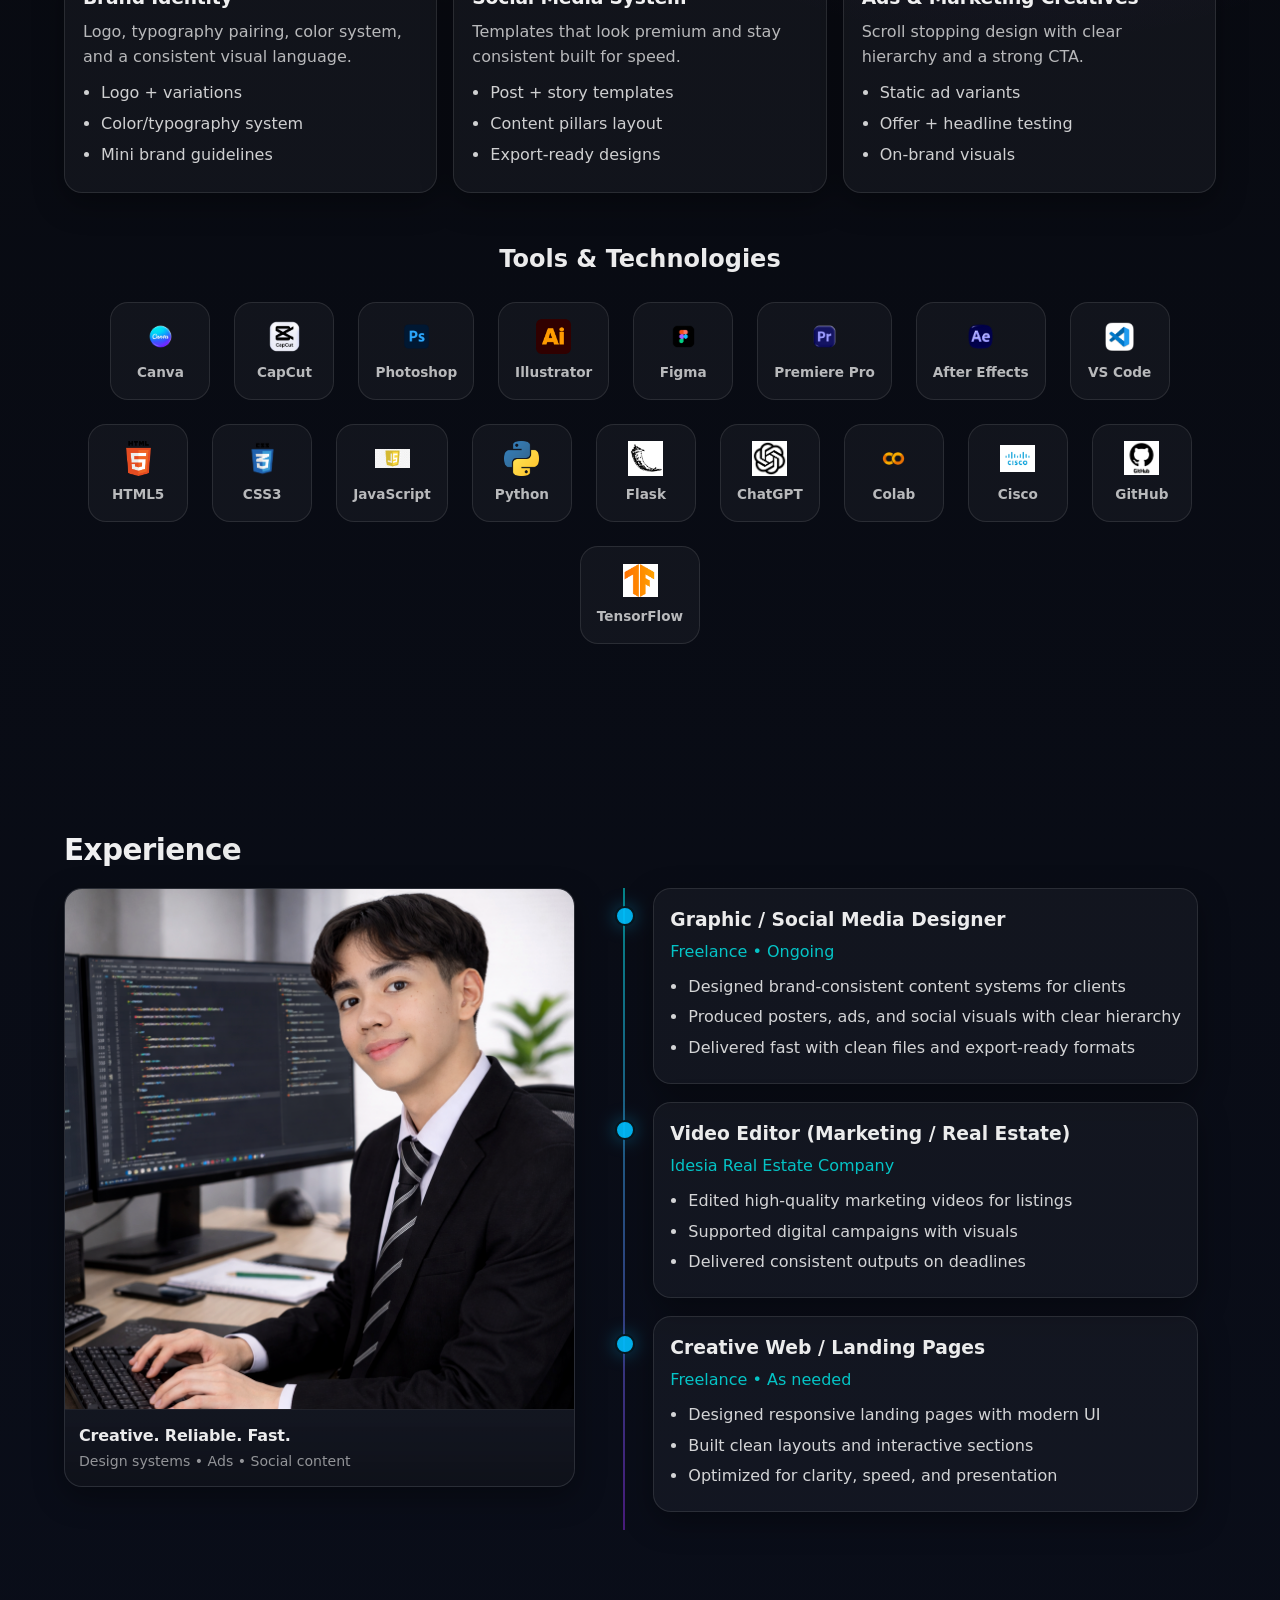
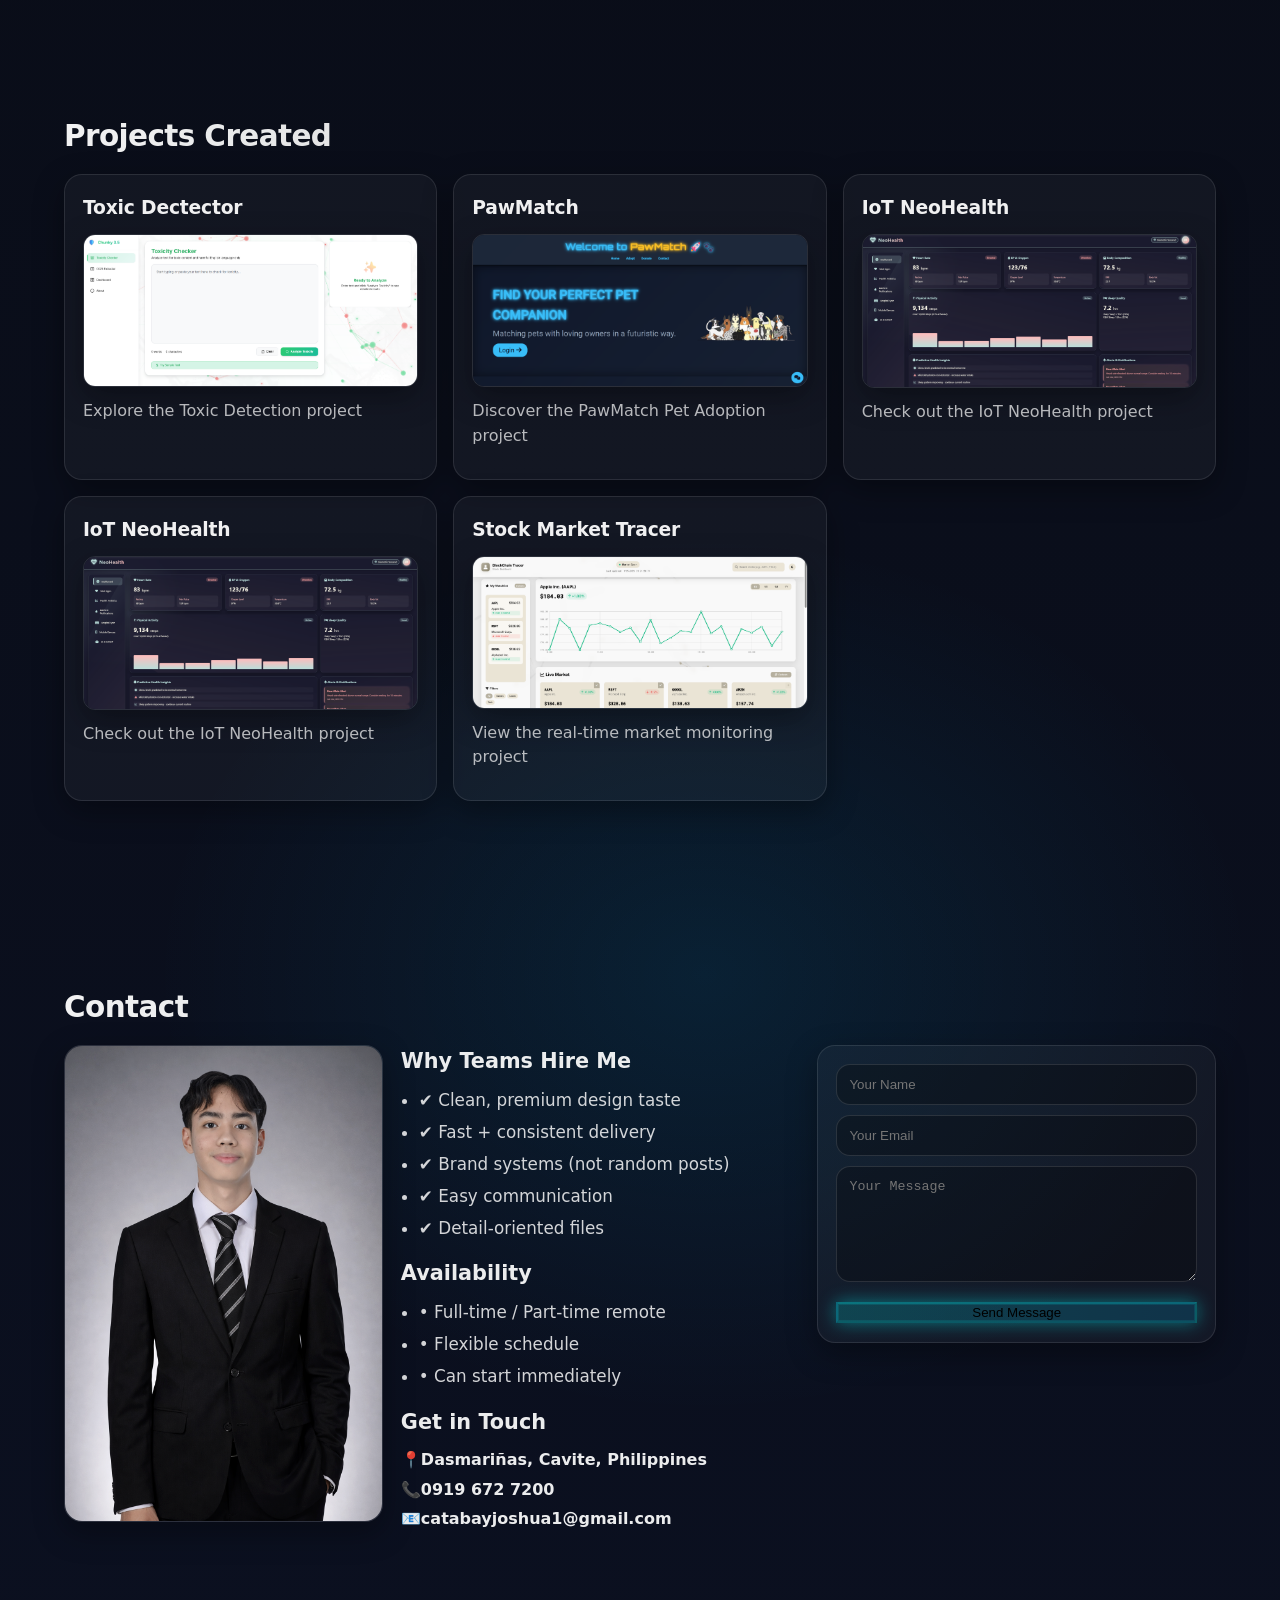
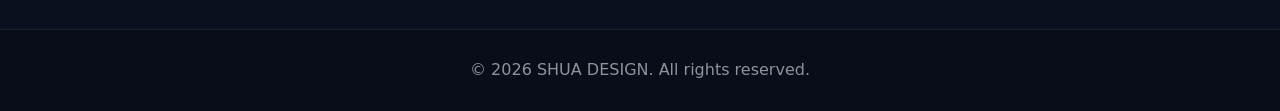
==== commit 193de4b7: "sdad" ====
--- a/index.html
+++ b/index.html
@@ -299,7 +299,7 @@
                 <a href="stock/index.html" target="_blank" class="project-card">
                     <h3>Stock Market Tracer</h3>
                     <img src="images/blockchain.png" alt="Neohealth project image" class="project-image">
-                    <p>Check out the IoT NeoHealth project</p>
+                    <p>View the real-time market monitoring project</p>
                 </a>
             </div>
         </div>
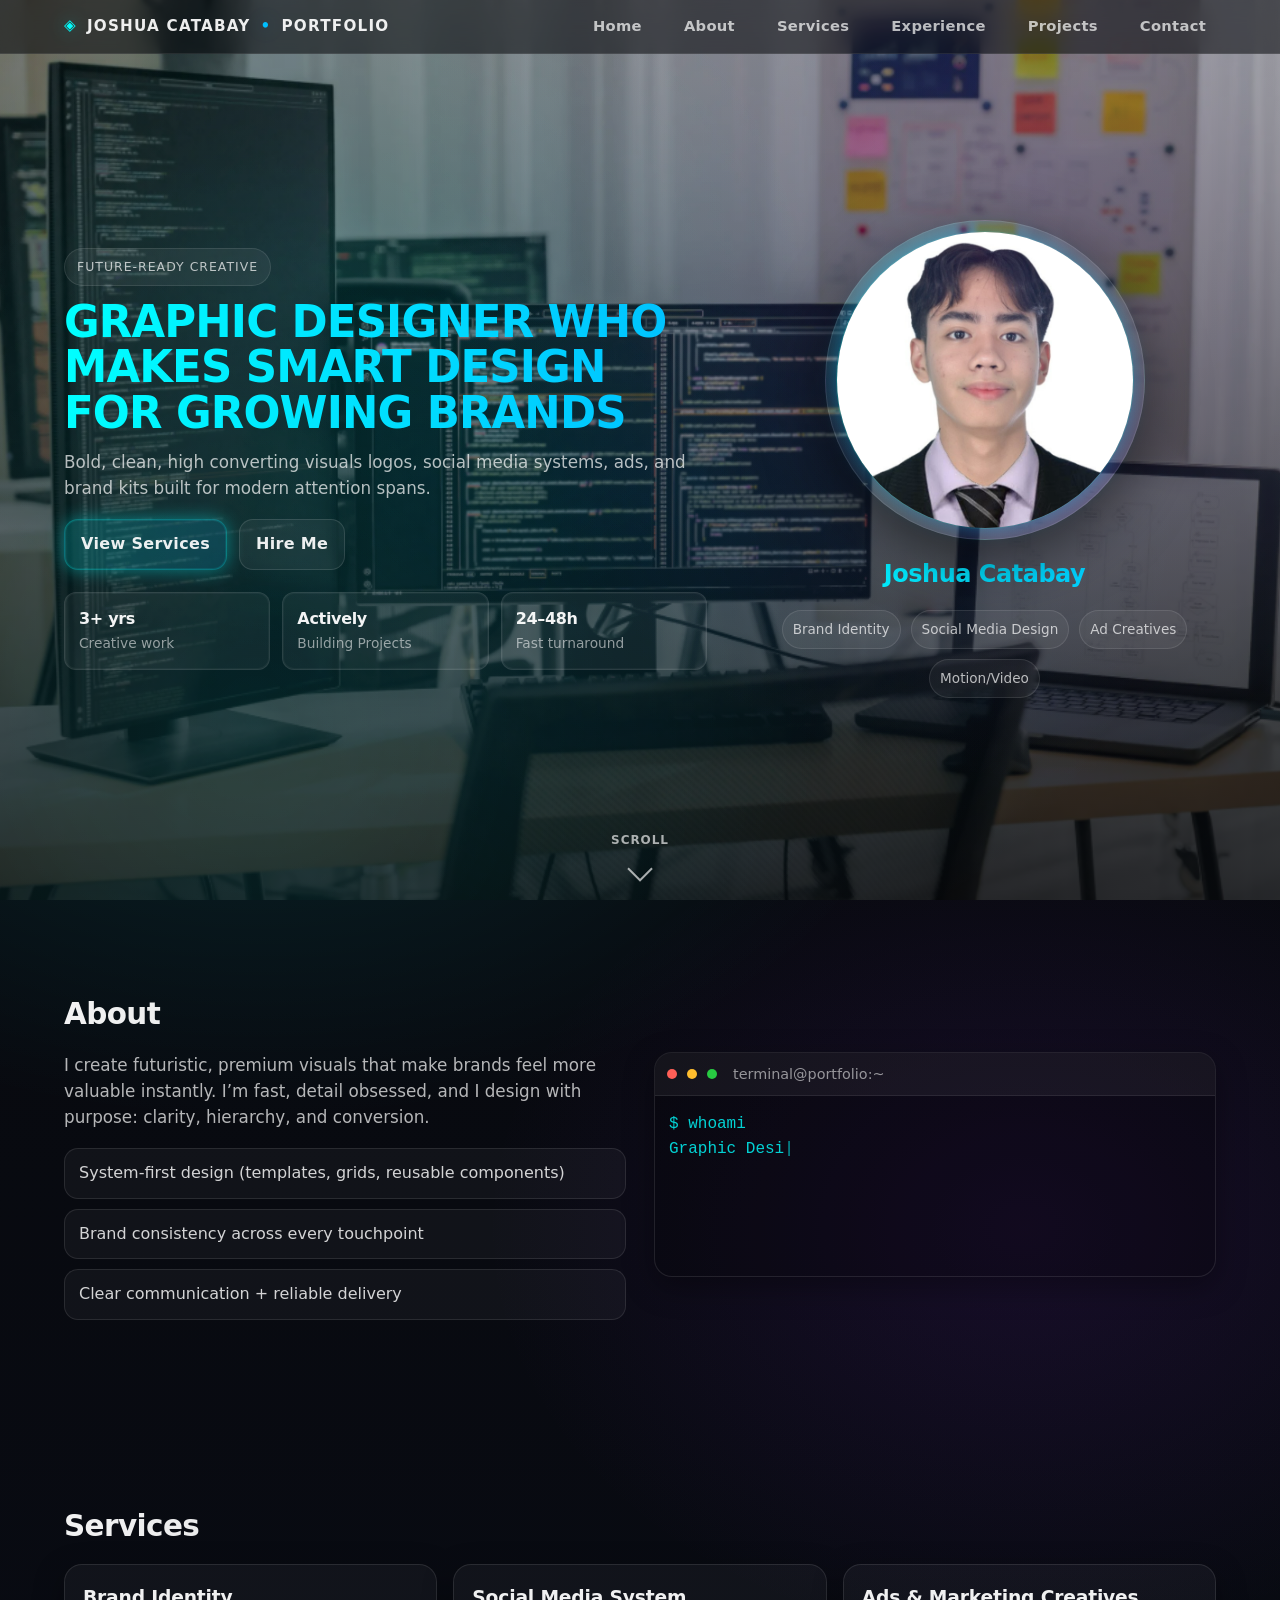
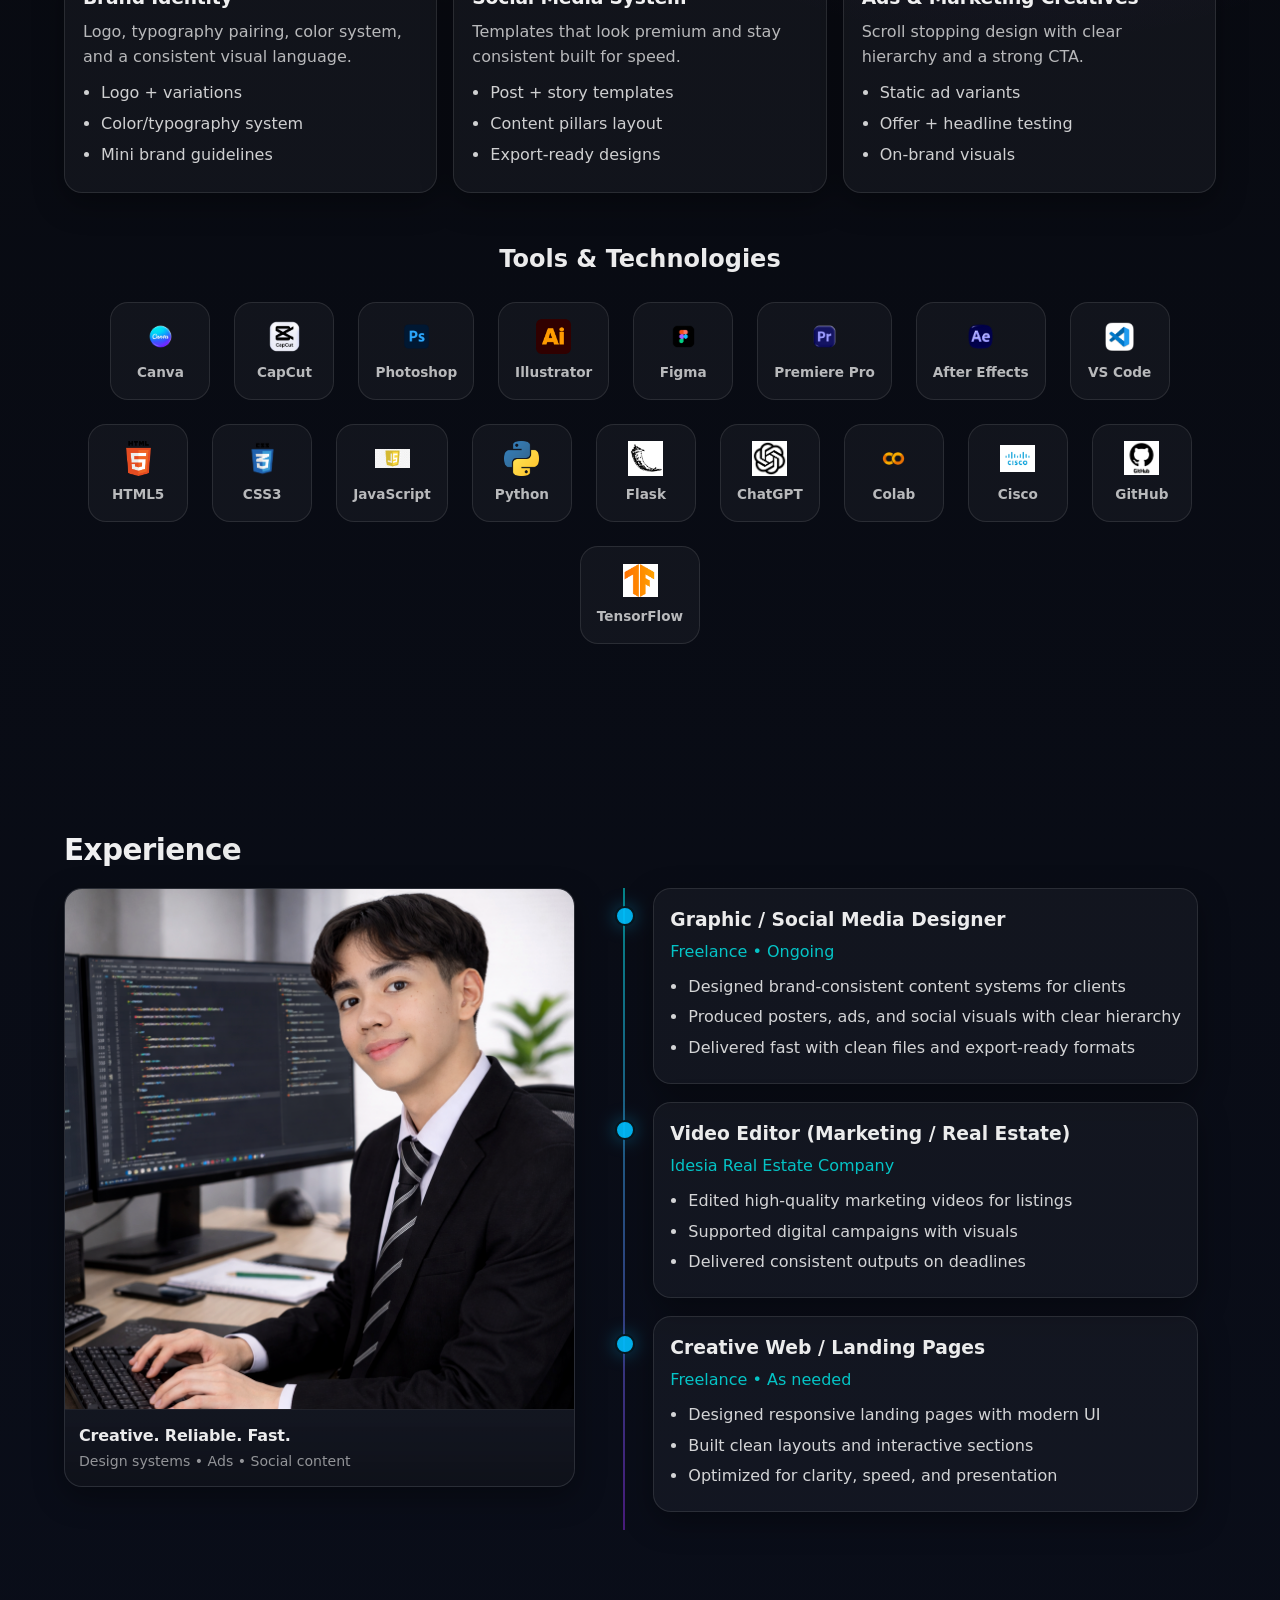
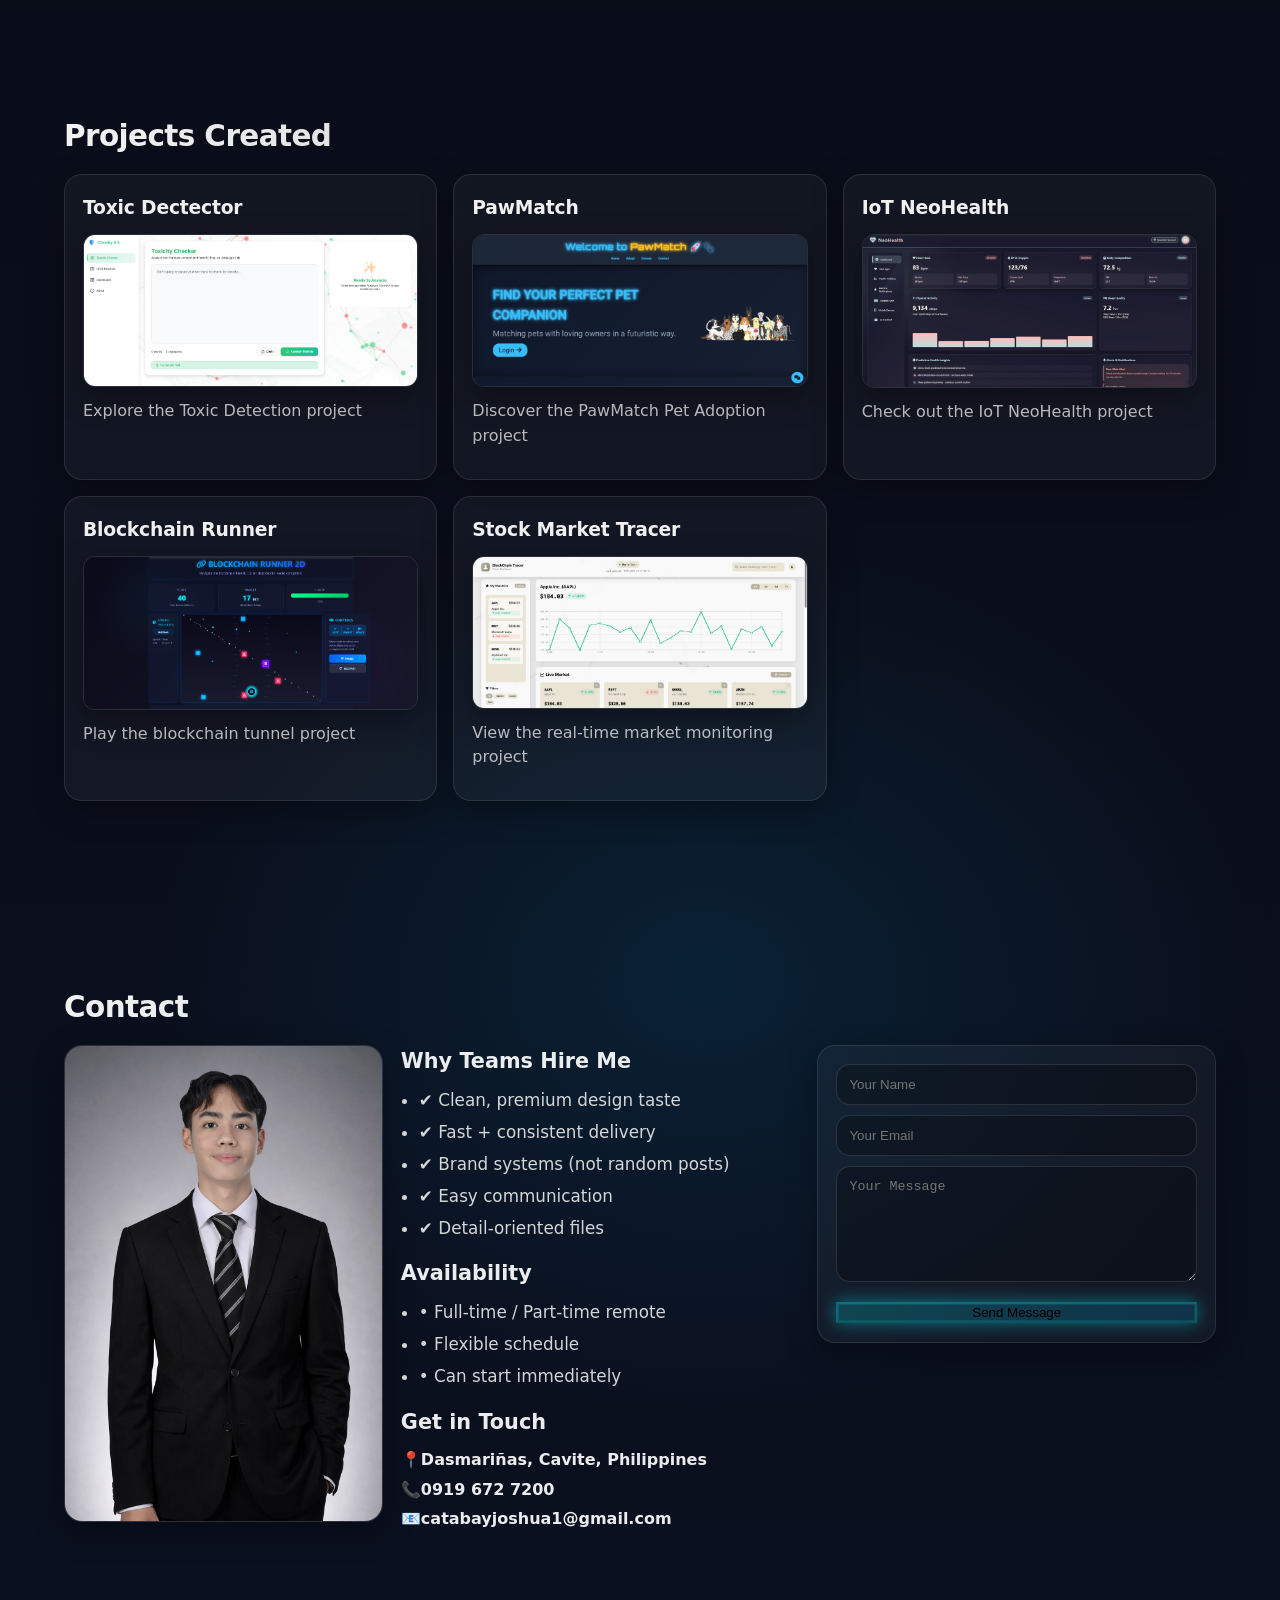
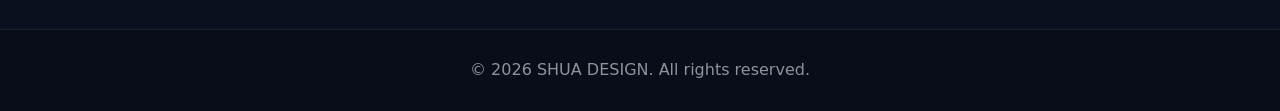
==== commit 39148acb: "yes" ====
--- a/index.html
+++ b/index.html
@@ -291,10 +291,10 @@
                     <img src="images/NEO.png" alt="Neohealth project image" class="project-image">
                     <p>Check out the IoT NeoHealth project</p>
                 </a>
-                <a href="neohealth/index.html" target="_blank" class="project-card">
-                    <h3>IoT NeoHealth</h3>
-                    <img src="images/NEO.png" alt="Neohealth project image" class="project-image">
-                    <p>Check out the IoT NeoHealth project</p>
+                <a href="game/index.html" target="_blank" class="project-card">
+                    <h3>Blockchain Runner</h3>
+                    <img src="images/game.png" alt="Neohealth project image" class="project-image">
+                    <p>Play the blockchain tunnel project</p>
                 </a>
                 <a href="stock/index.html" target="_blank" class="project-card">
                     <h3>Stock Market Tracer</h3>
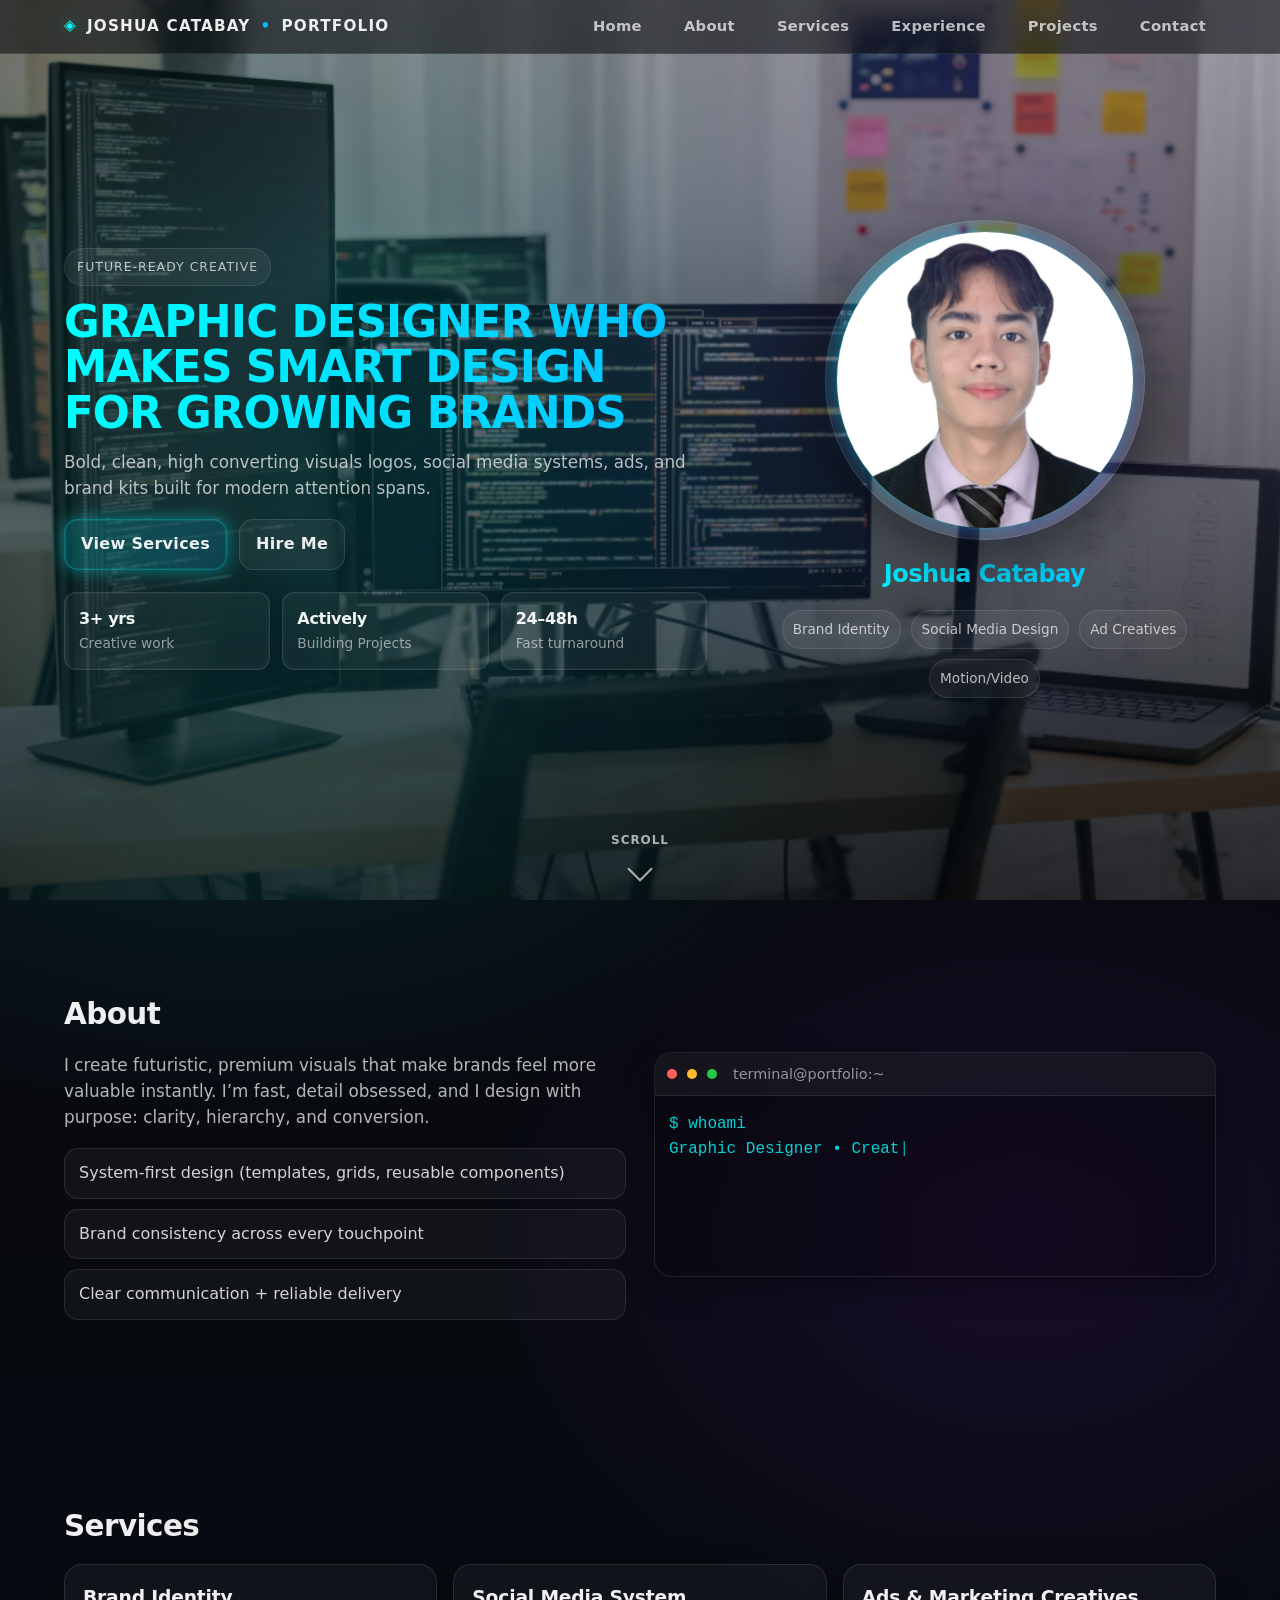
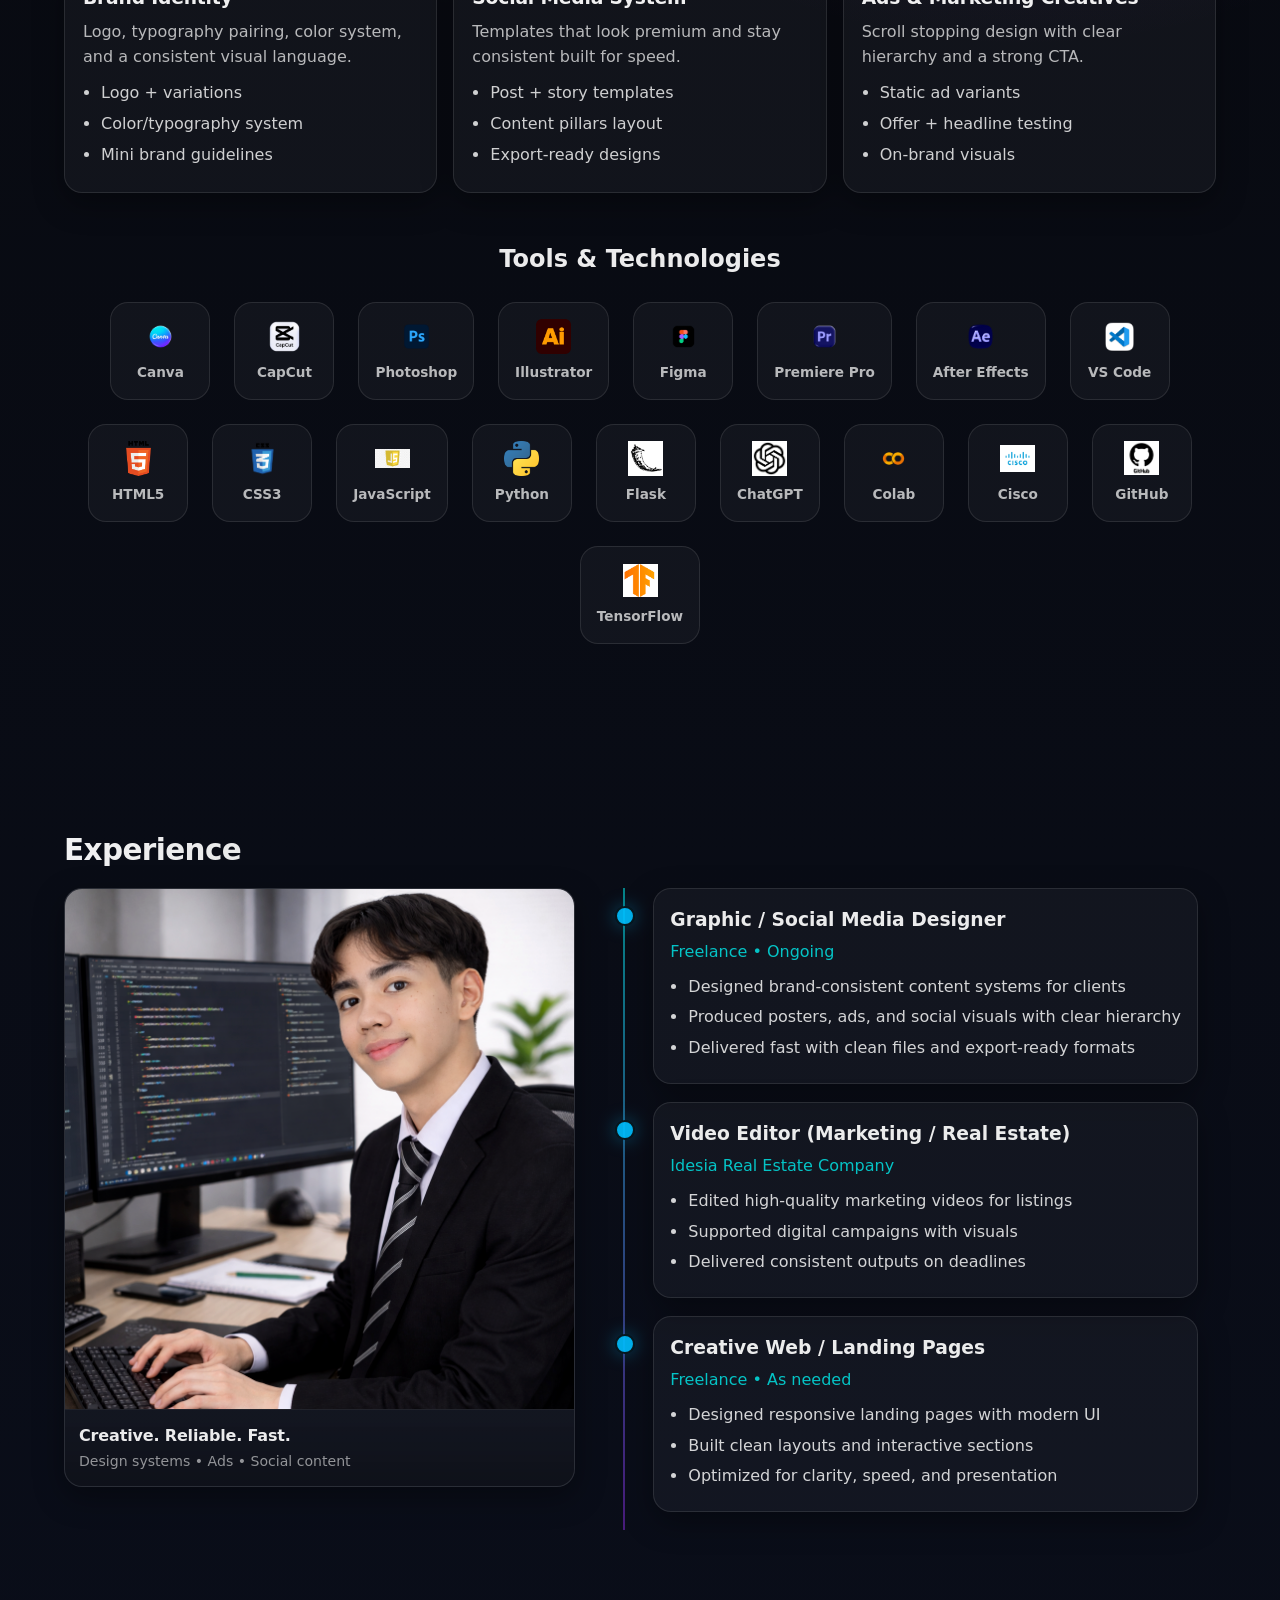
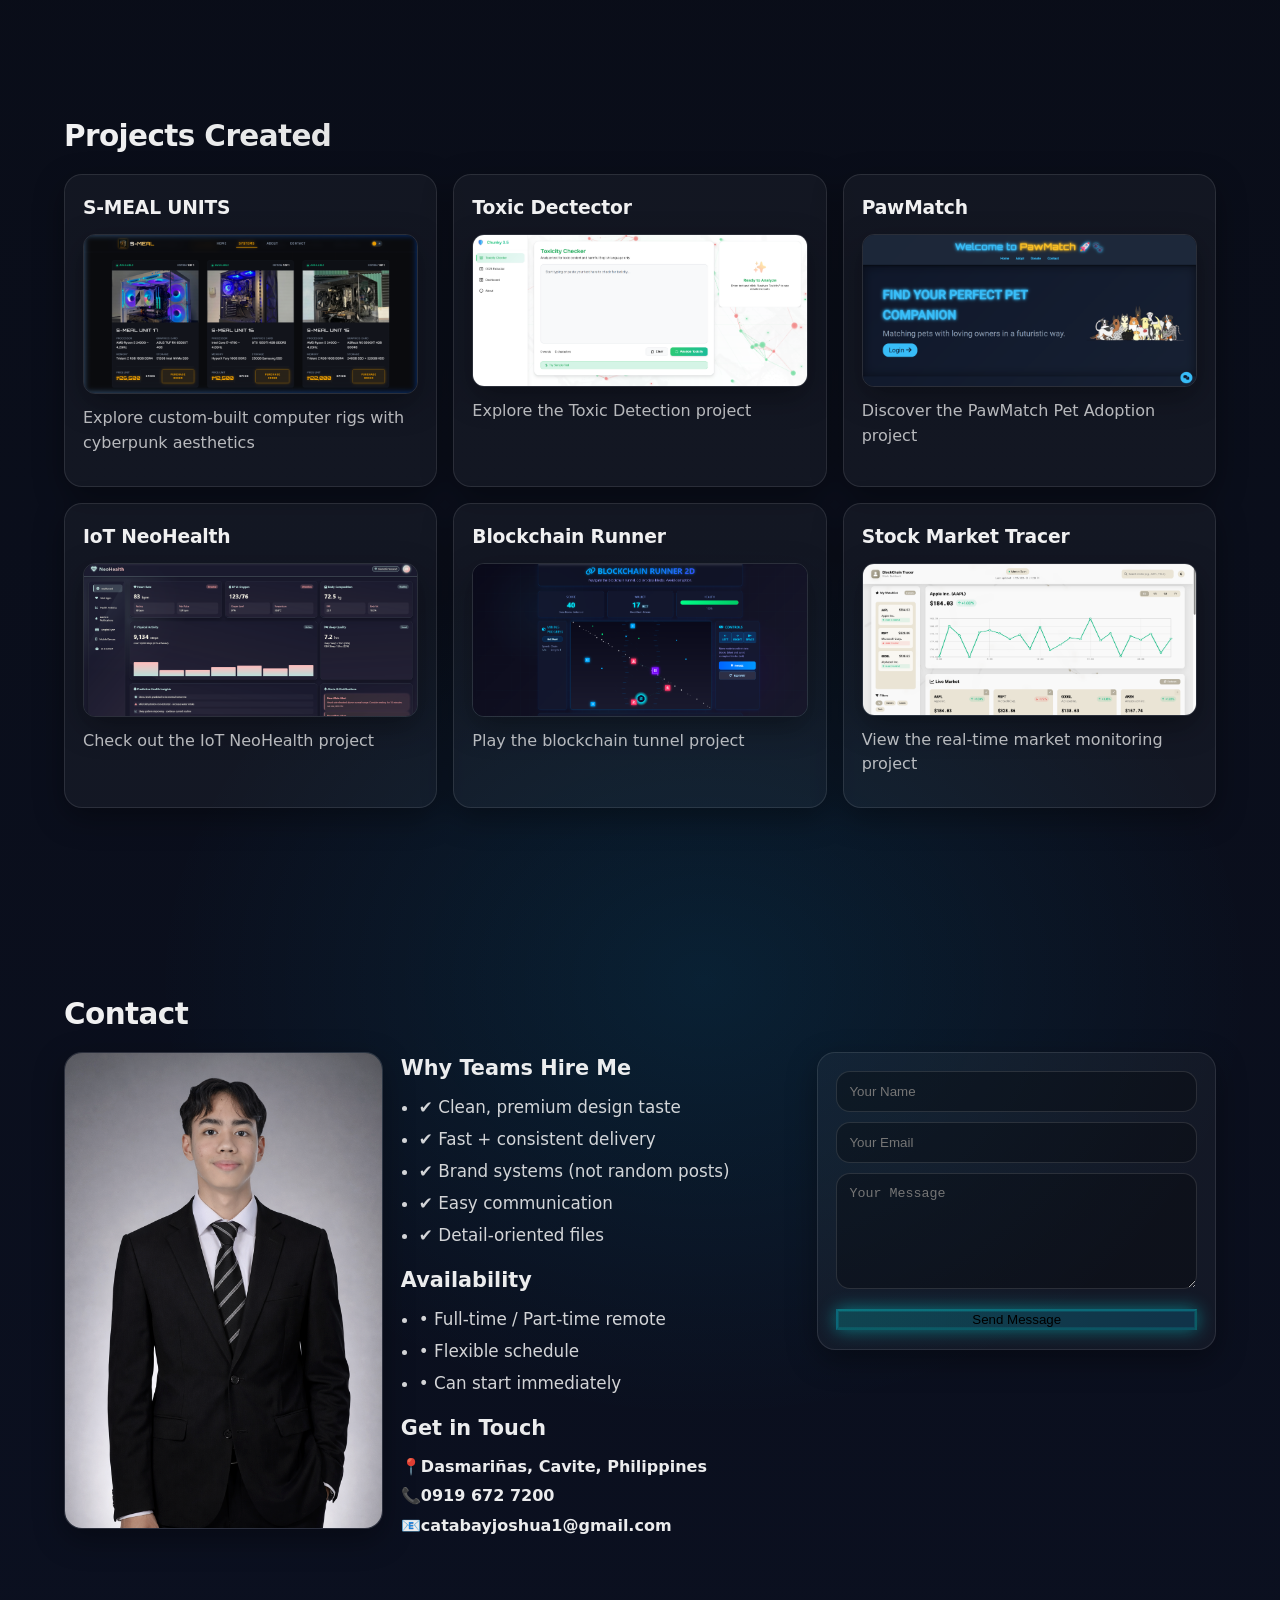
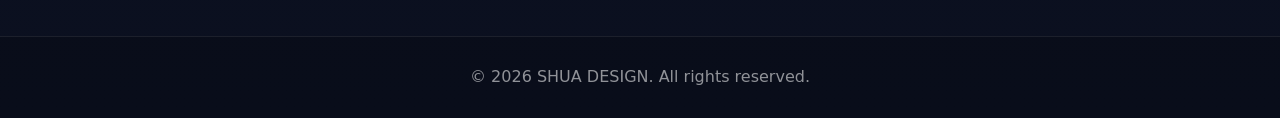
==== commit da24c8d4: "Add S-MEAL UNITS project to portfolio" ====
--- a/index.html
+++ b/index.html
@@ -276,6 +276,11 @@
         <div class="container">
             <h2 class="section-title">Projects Created</h2>
             <div class="projects-grid">
+                <a href="https://smeal-tawny.vercel.app/" target="_blank" class="project-card">
+                    <h3>S-MEAL UNITS</h3>
+                    <img src="images/smeal.png" alt="S-MEAL UNITS project image" class="project-image">
+                    <p>Explore custom-built computer rigs with cyberpunk aesthetics</p>
+                </a>
                 <a href="toxic/frontend/index.html" target="_blank" class="project-card">
                     <h3>Toxic Dectector</h3>
                     <img src="images/dect.png" alt="Toxic project image" class="project-image">
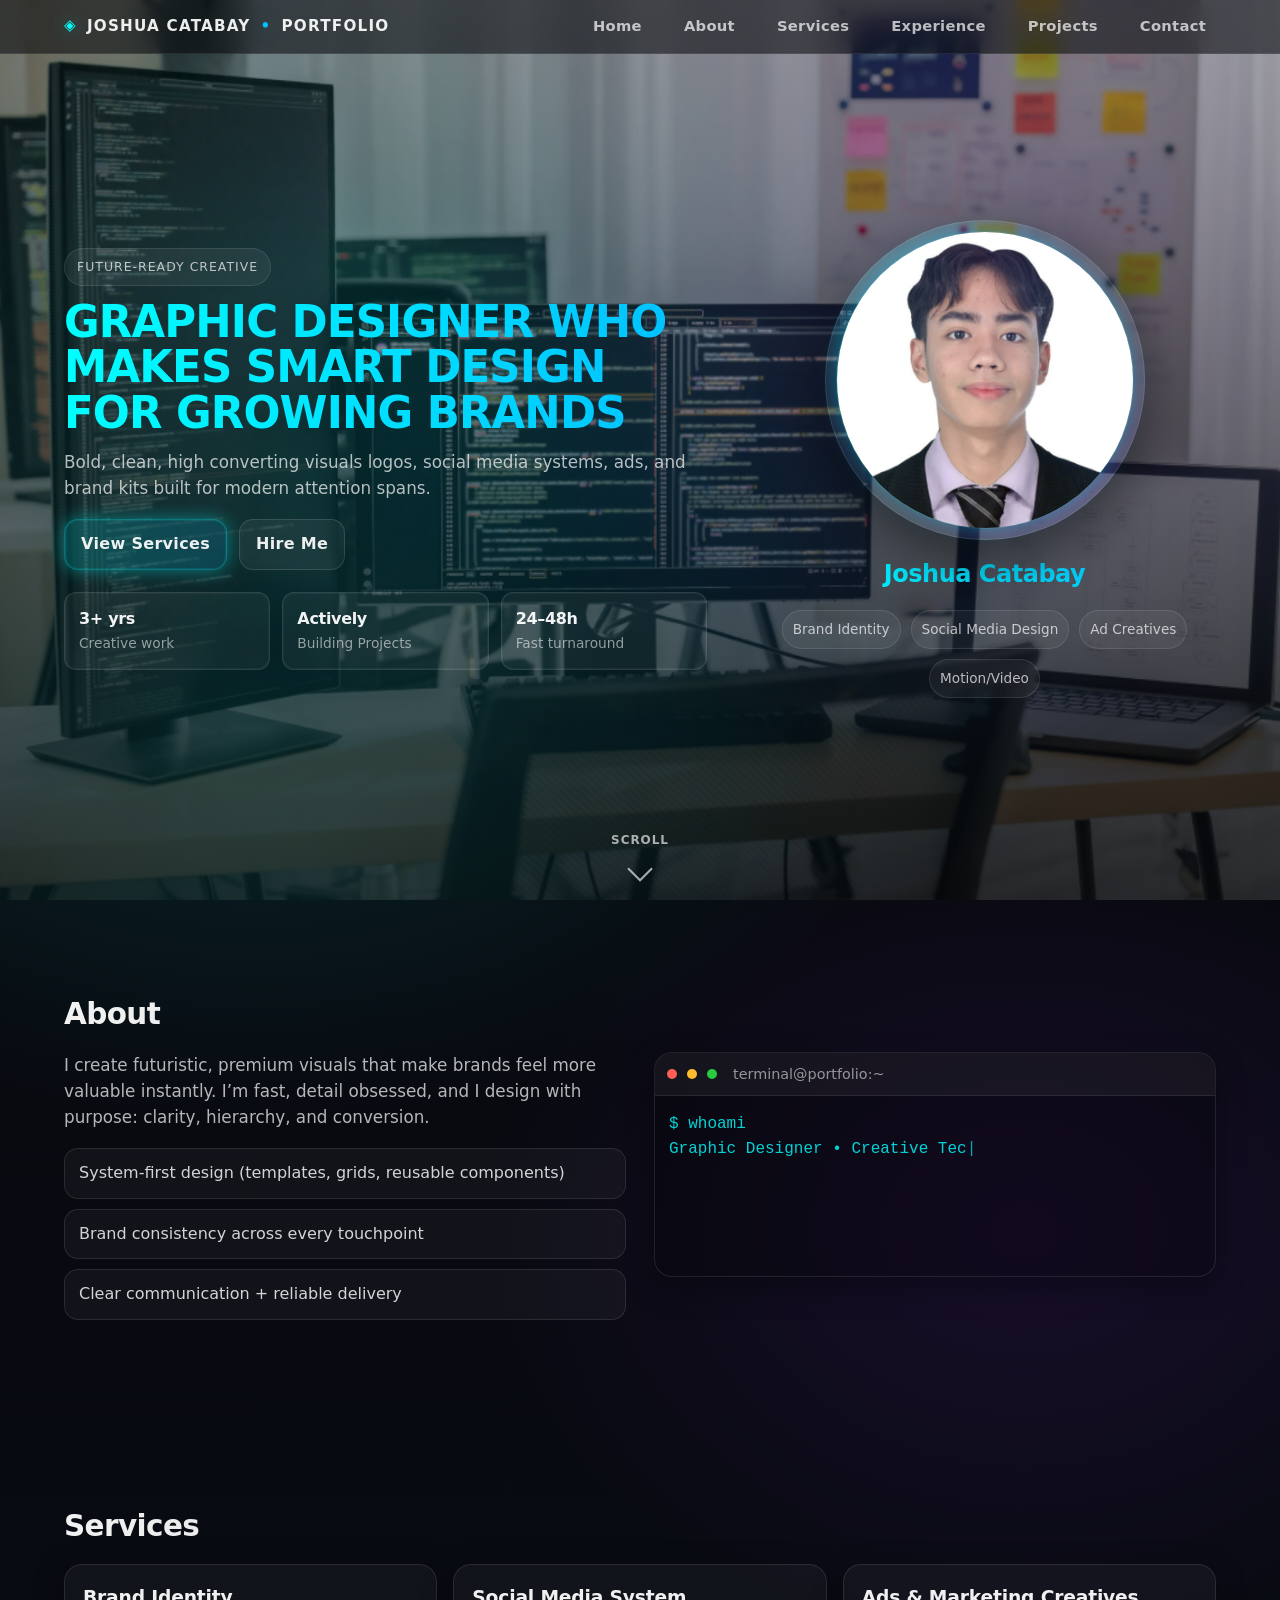
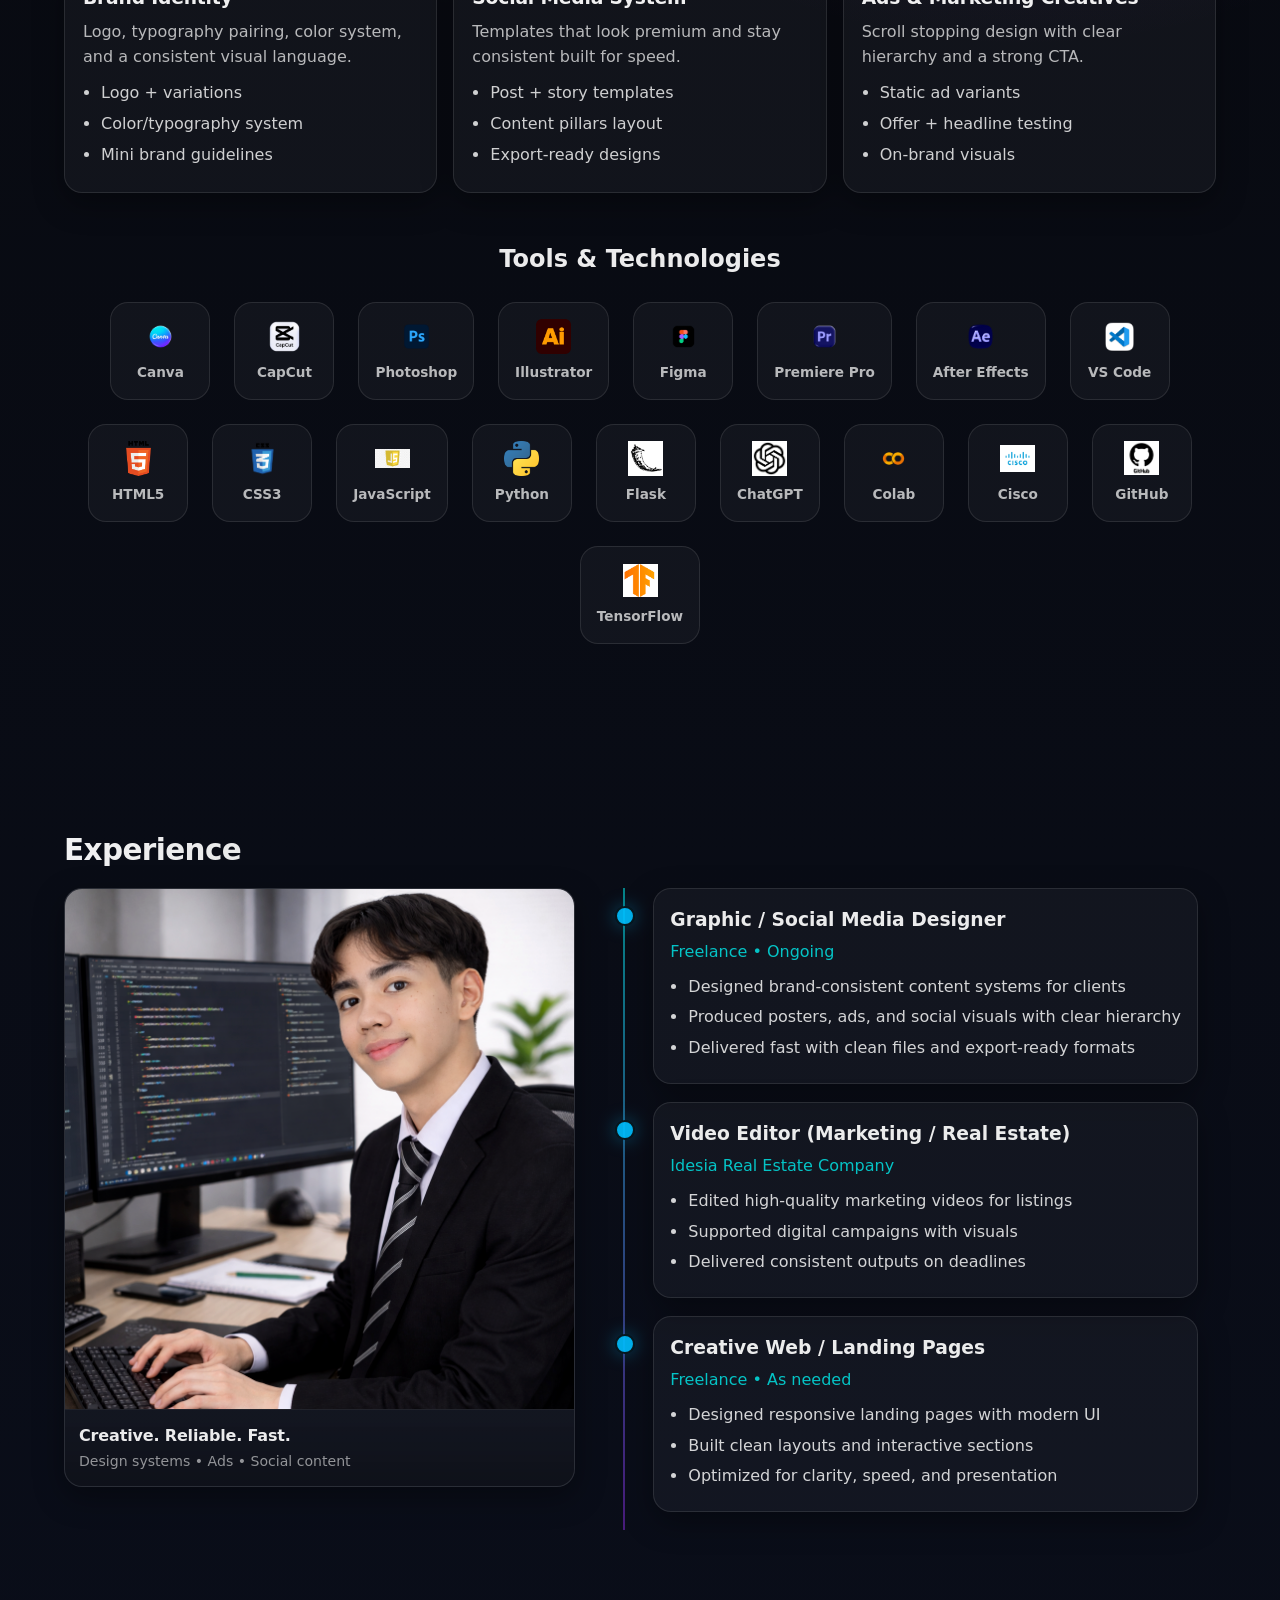
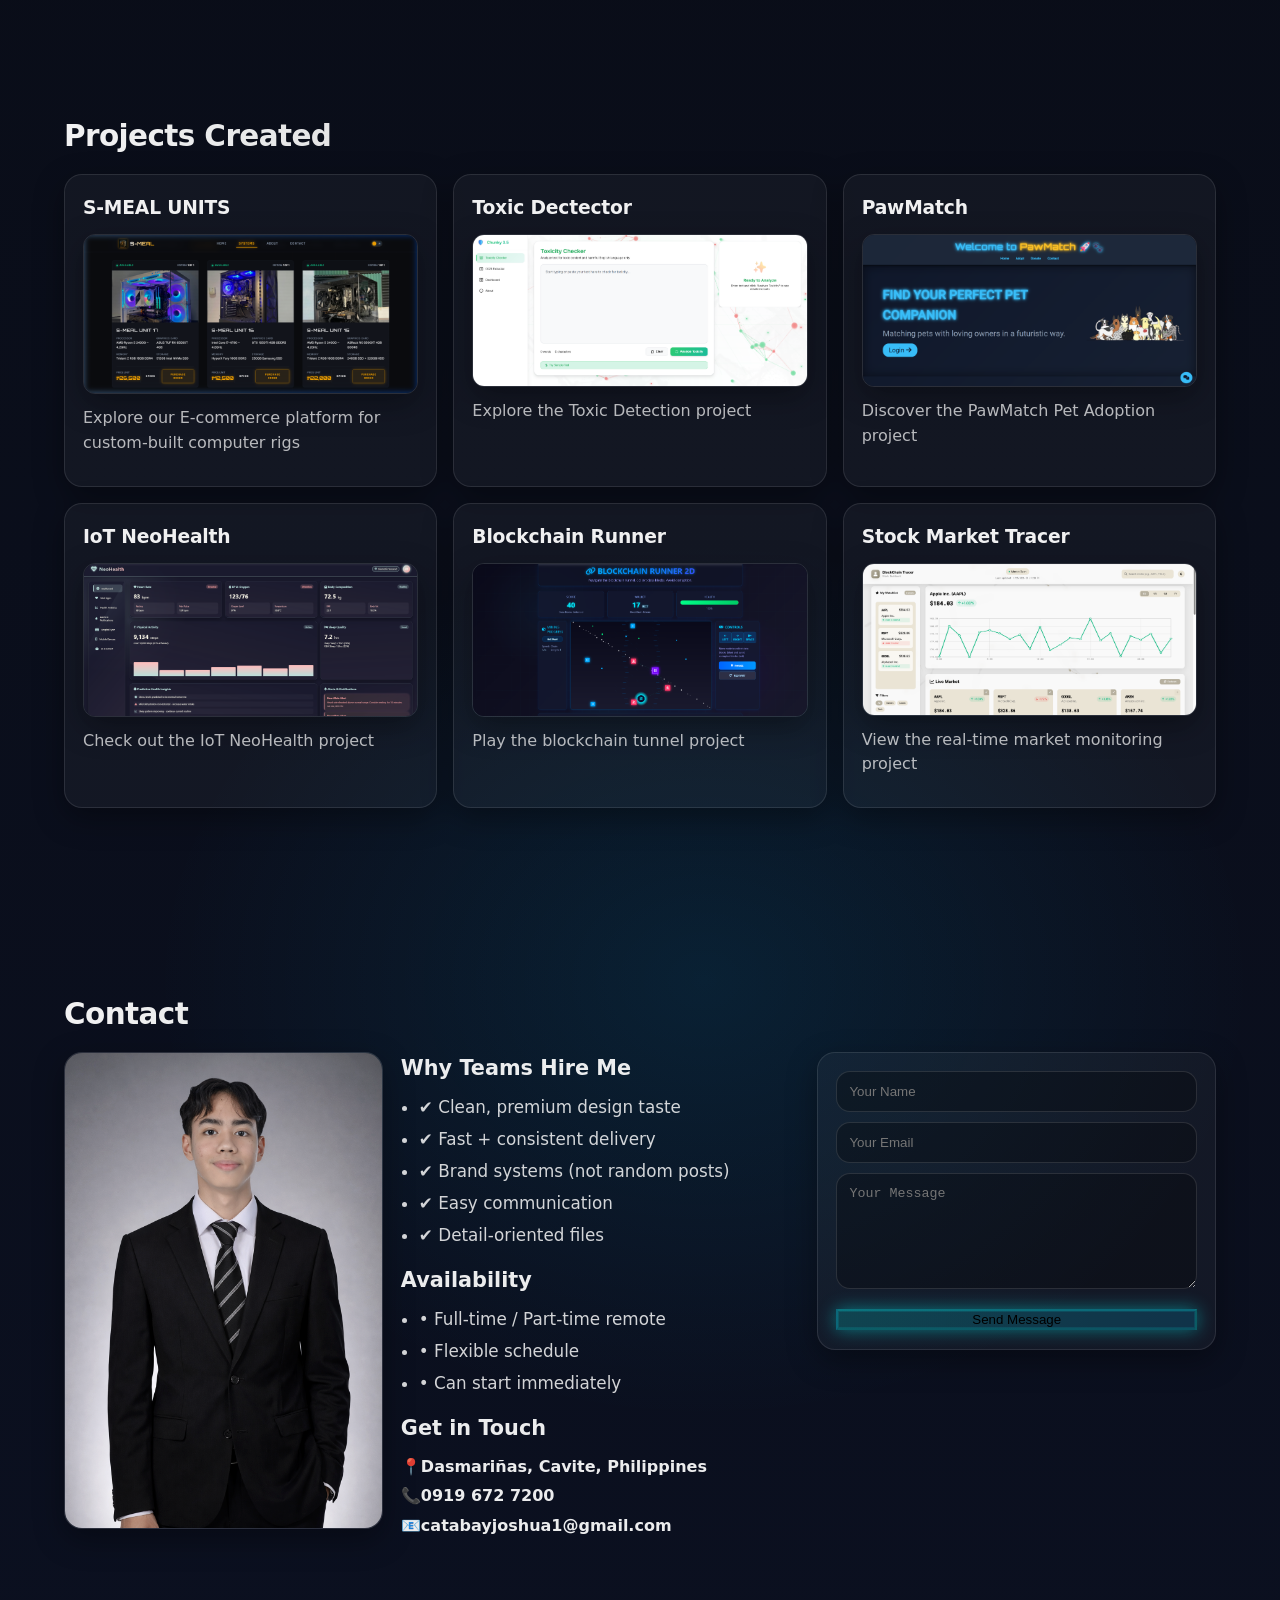
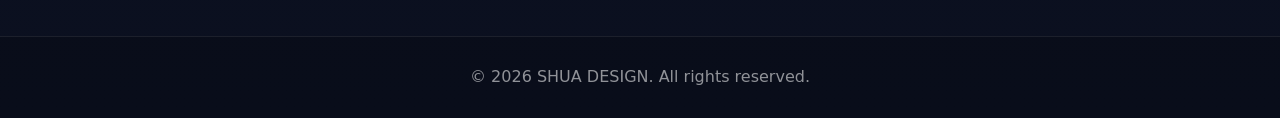
==== commit 4b686061: "Update S-MEAL UNITS project description" ====
--- a/index.html
+++ b/index.html
@@ -279,7 +279,7 @@
                 <a href="https://smeal-tawny.vercel.app/" target="_blank" class="project-card">
                     <h3>S-MEAL UNITS</h3>
                     <img src="images/smeal.png" alt="S-MEAL UNITS project image" class="project-image">
-                    <p>Explore custom-built computer rigs with cyberpunk aesthetics</p>
+                    <p>Explore our E-commerce platform for custom-built computer rigs</p>
                 </a>
                 <a href="toxic/frontend/index.html" target="_blank" class="project-card">
                     <h3>Toxic Dectector</h3>
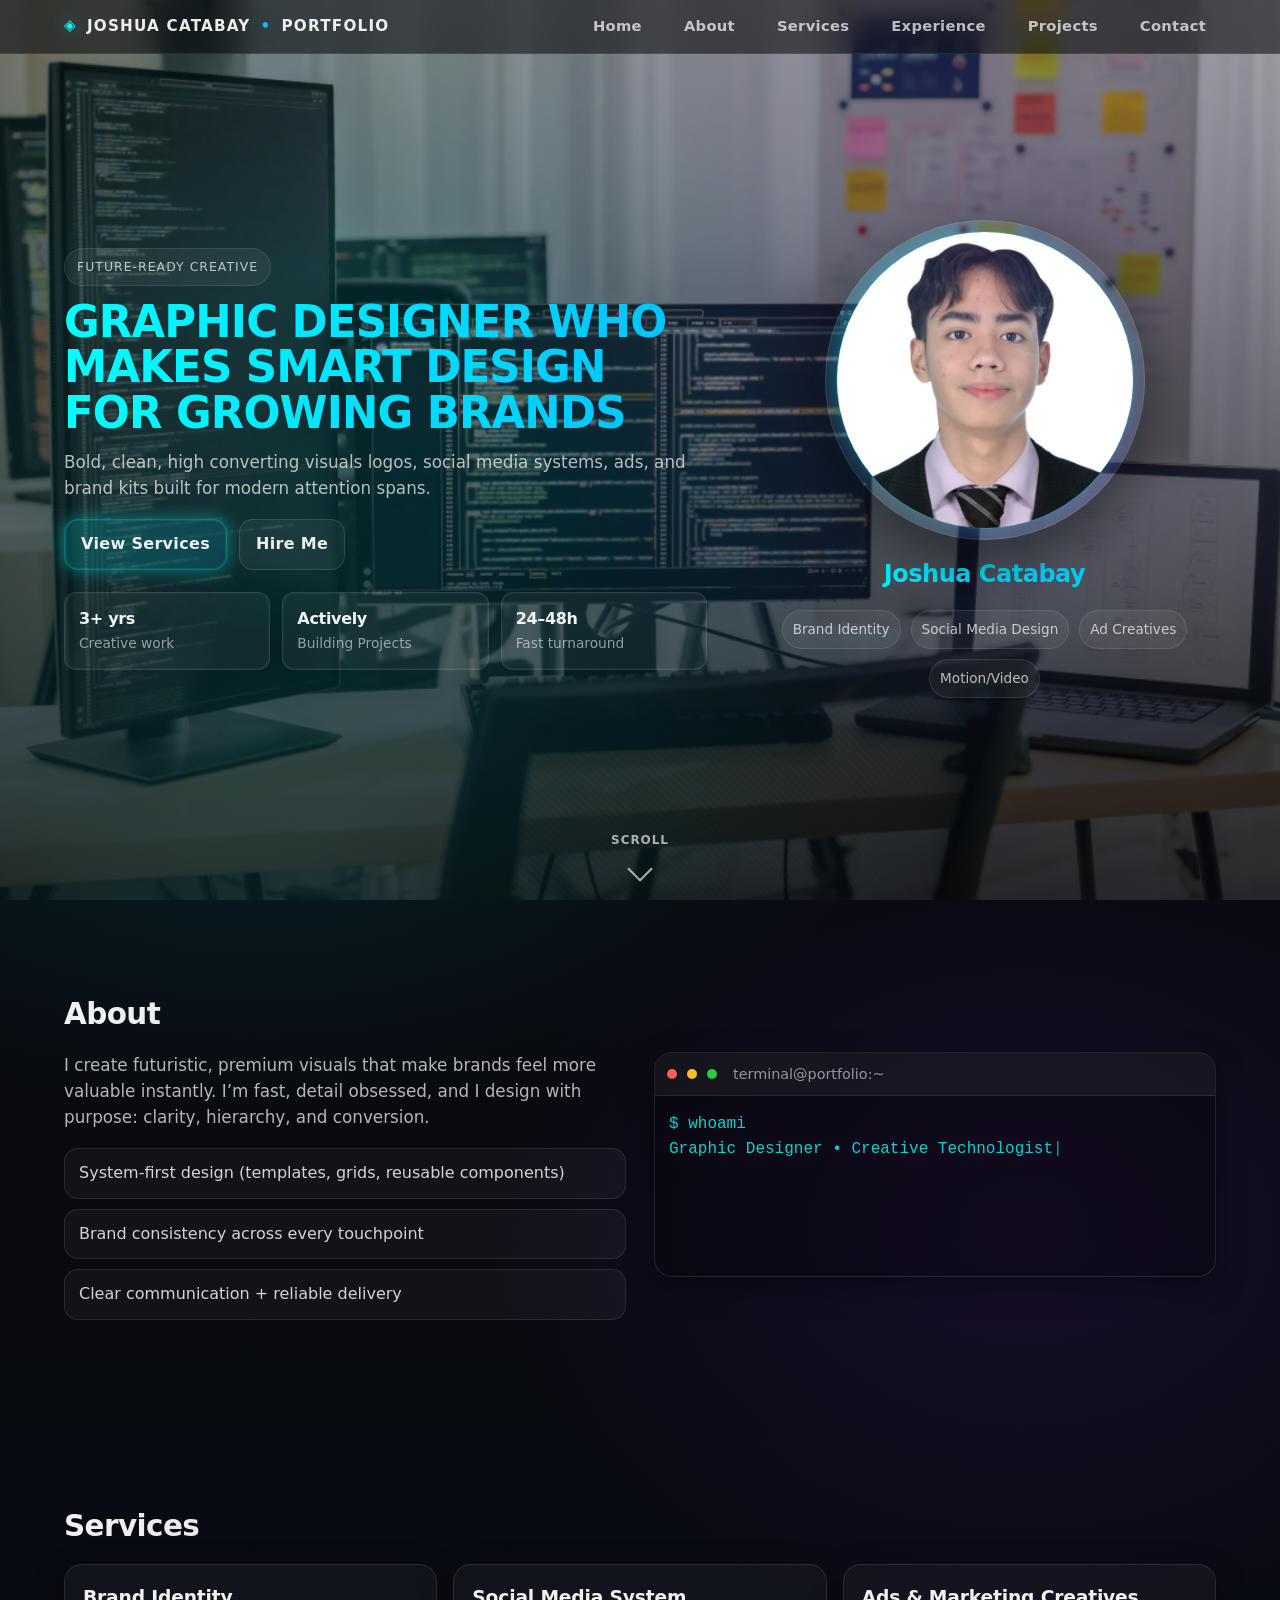
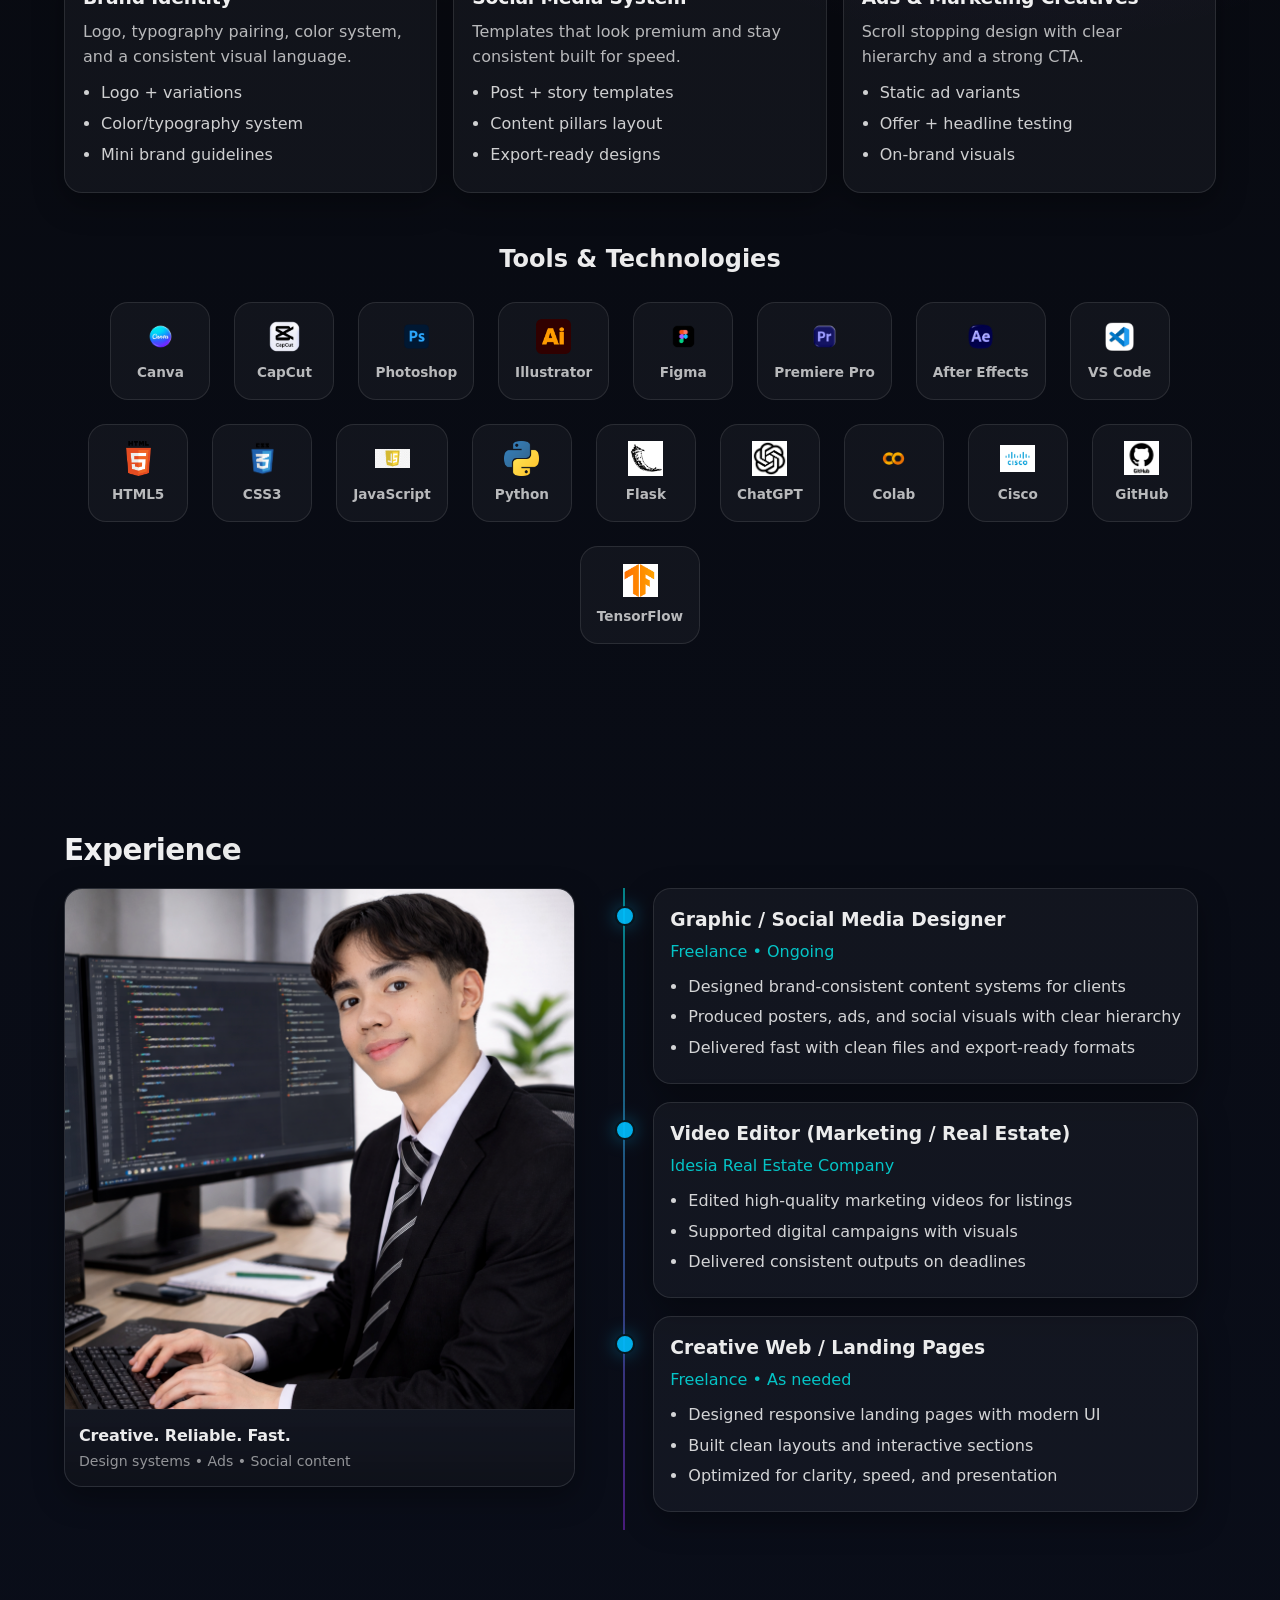
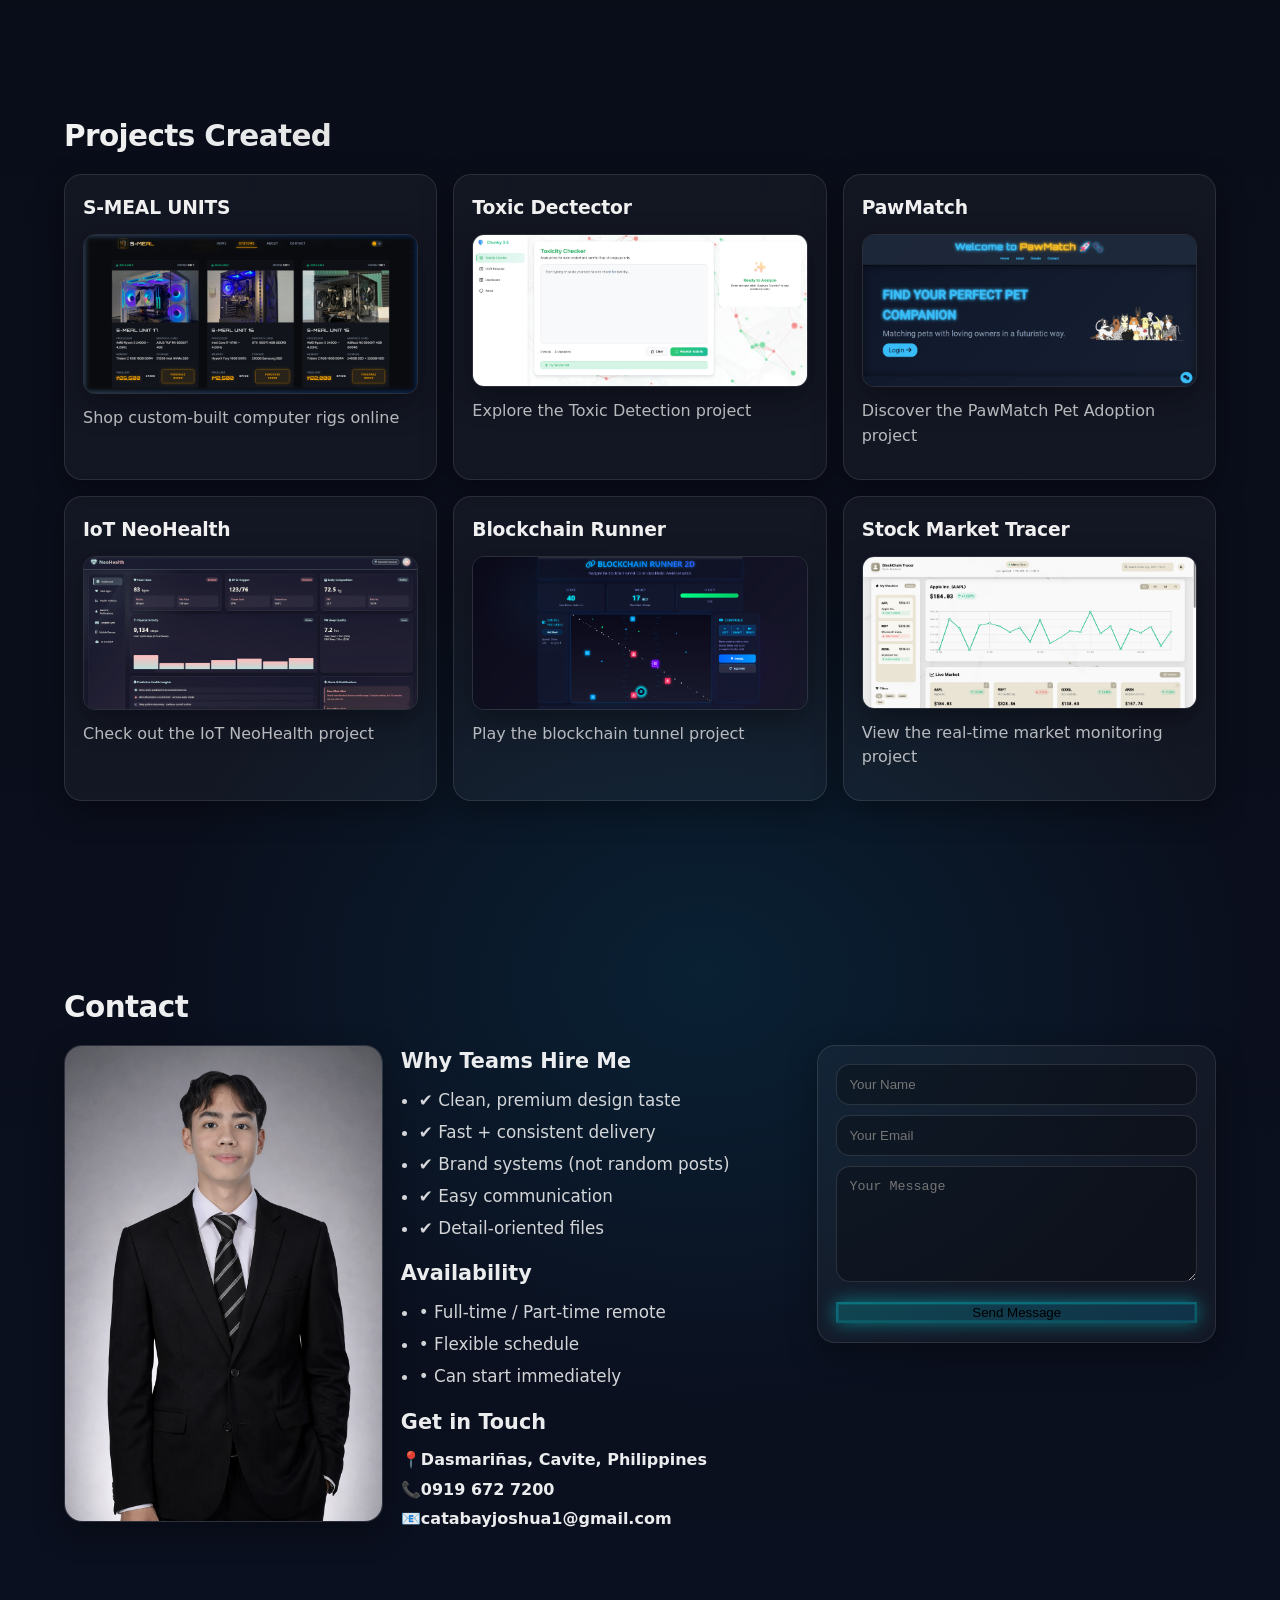
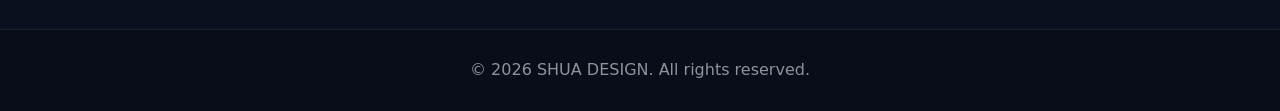
==== commit af6094a5: "Shorten S-MEAL UNITS description and use unique verb" ====
--- a/index.html
+++ b/index.html
@@ -279,7 +279,7 @@
                 <a href="https://smeal-tawny.vercel.app/" target="_blank" class="project-card">
                     <h3>S-MEAL UNITS</h3>
                     <img src="images/smeal.png" alt="S-MEAL UNITS project image" class="project-image">
-                    <p>Explore our E-commerce platform for custom-built computer rigs</p>
+                    <p>Shop custom-built computer rigs online</p>
                 </a>
                 <a href="toxic/frontend/index.html" target="_blank" class="project-card">
                     <h3>Toxic Dectector</h3>
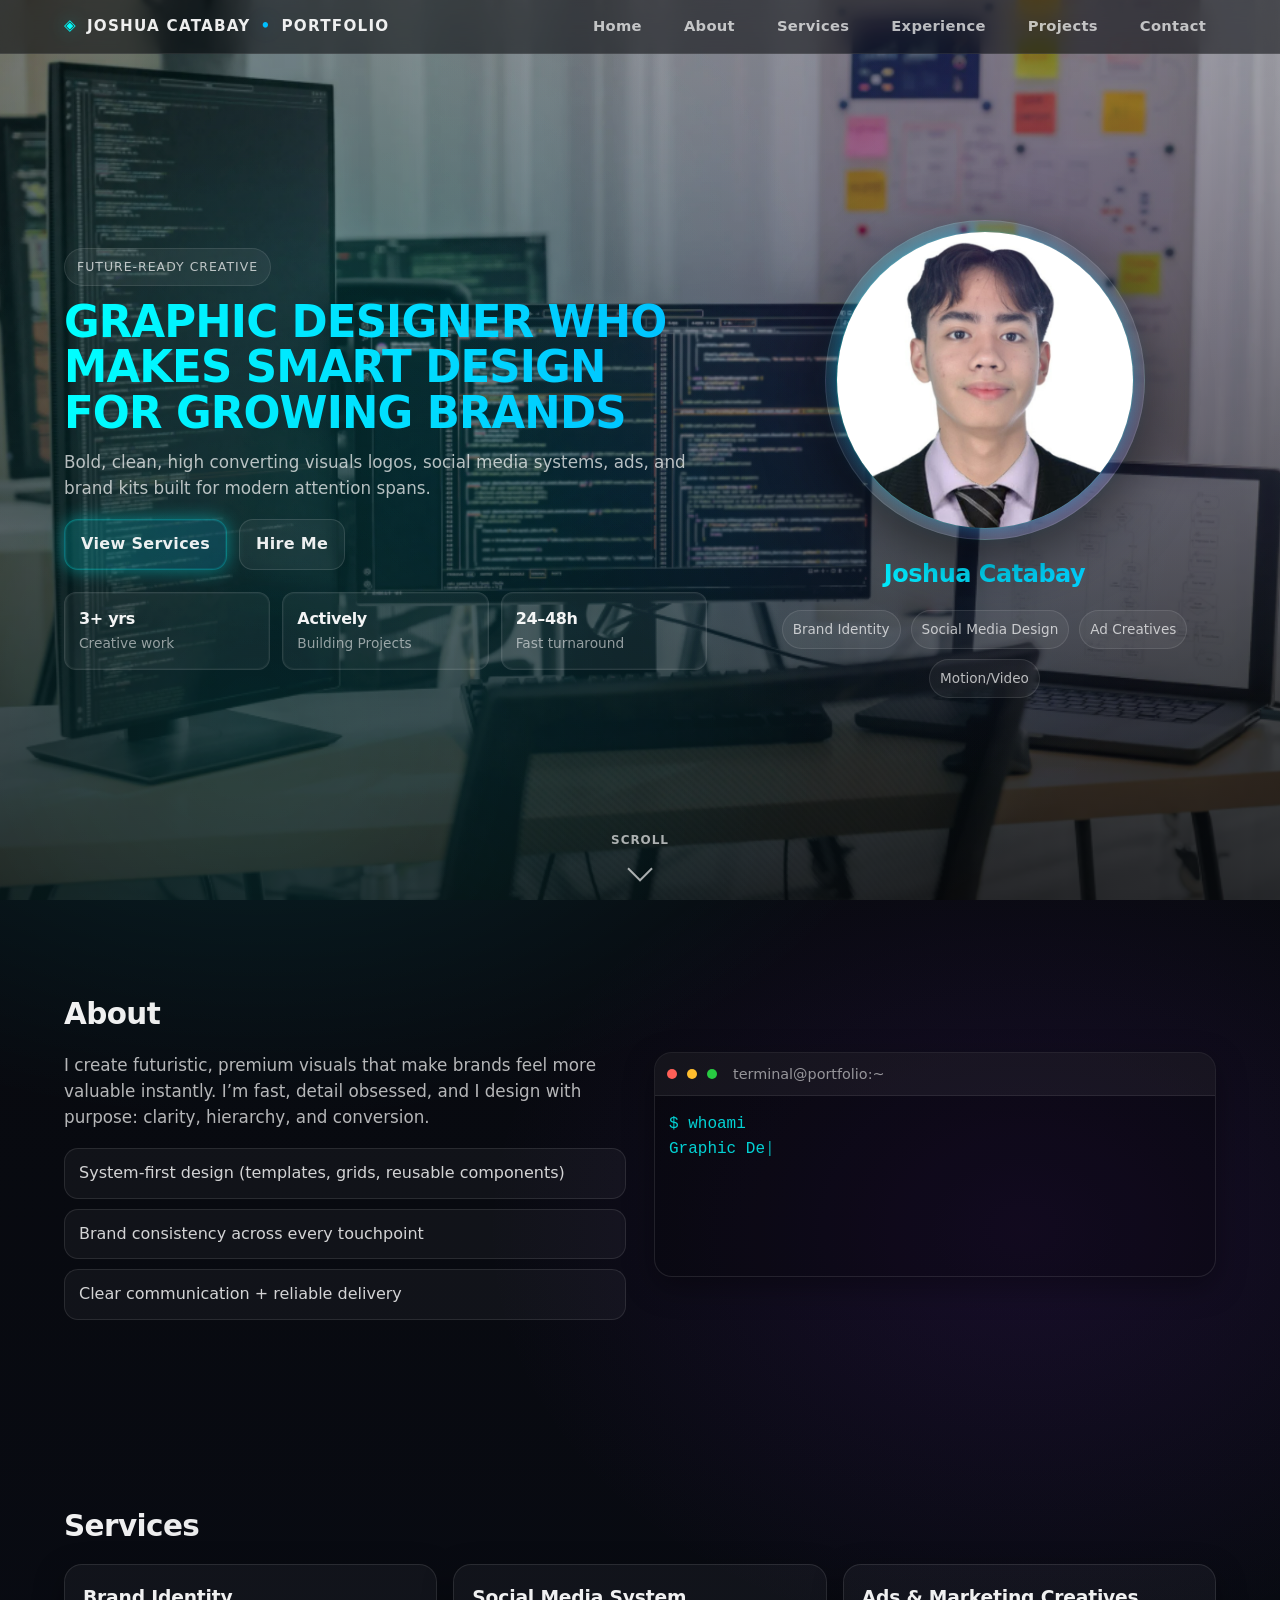
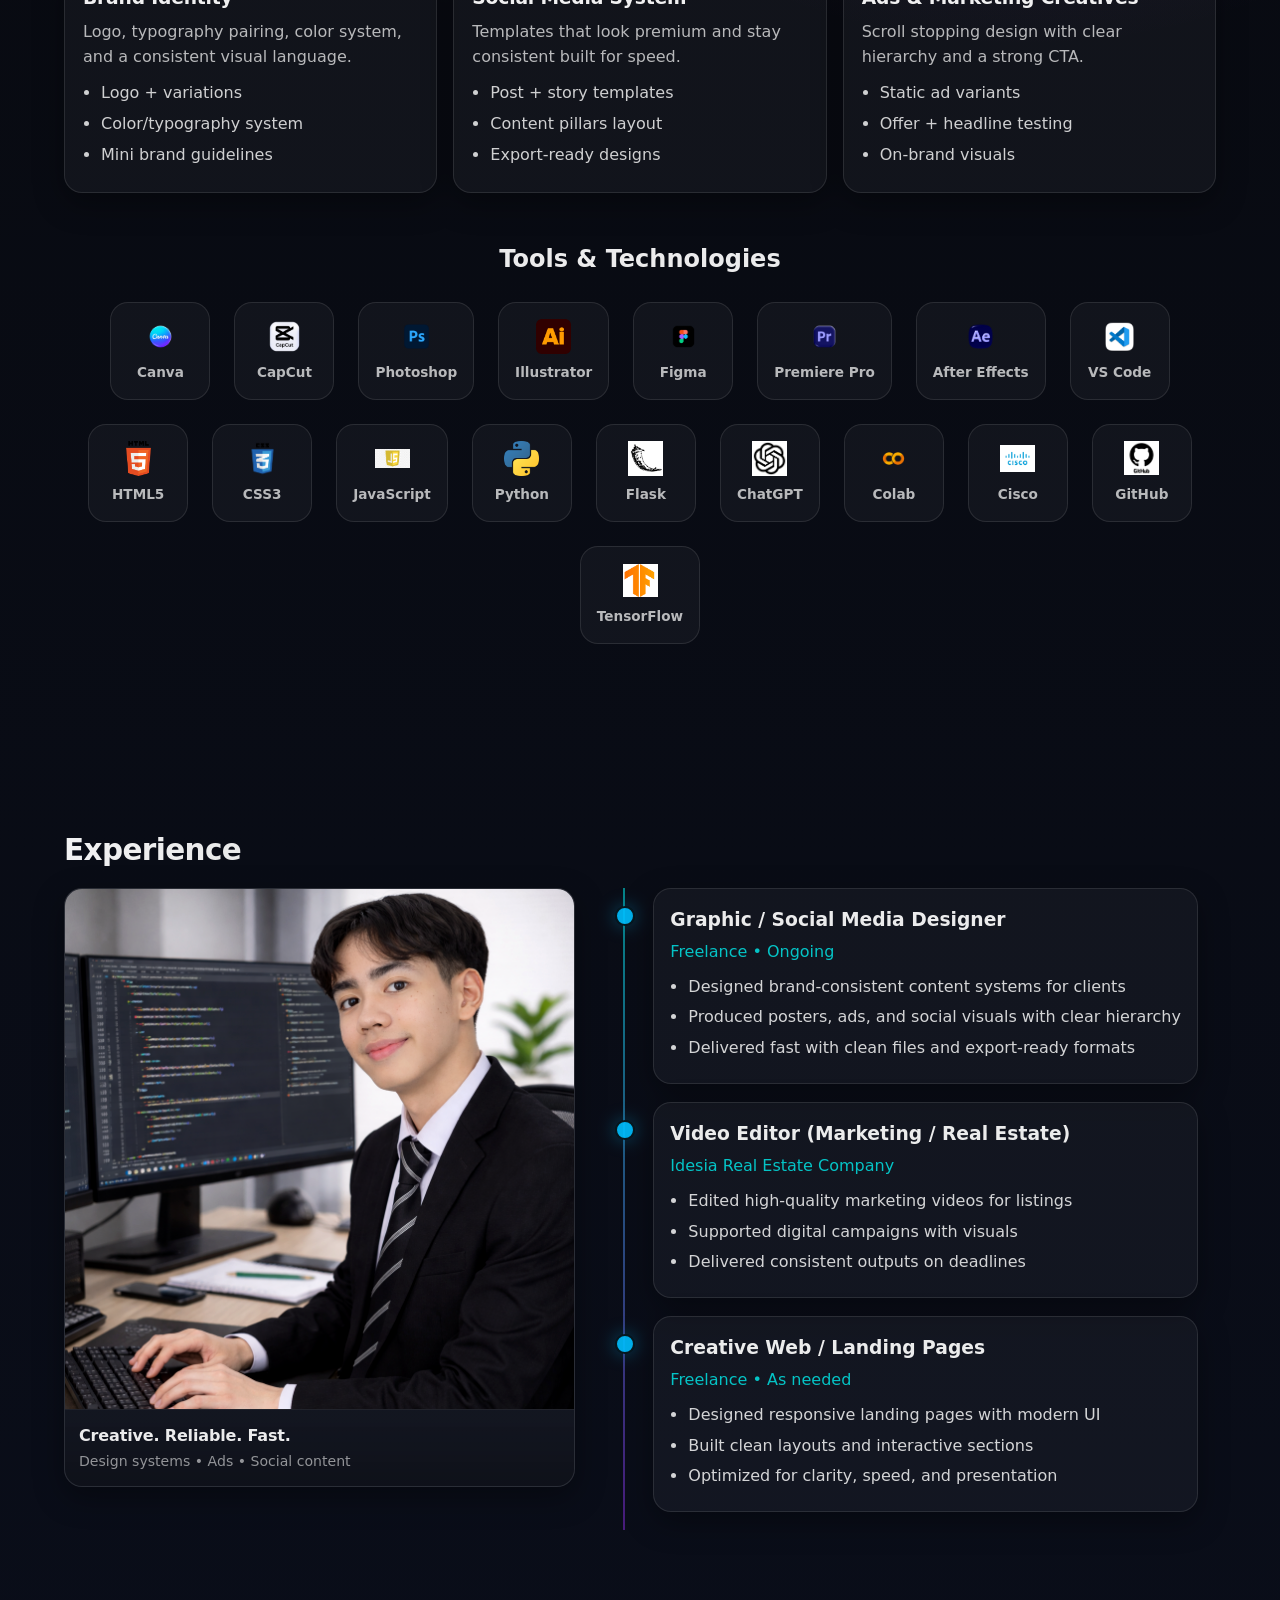
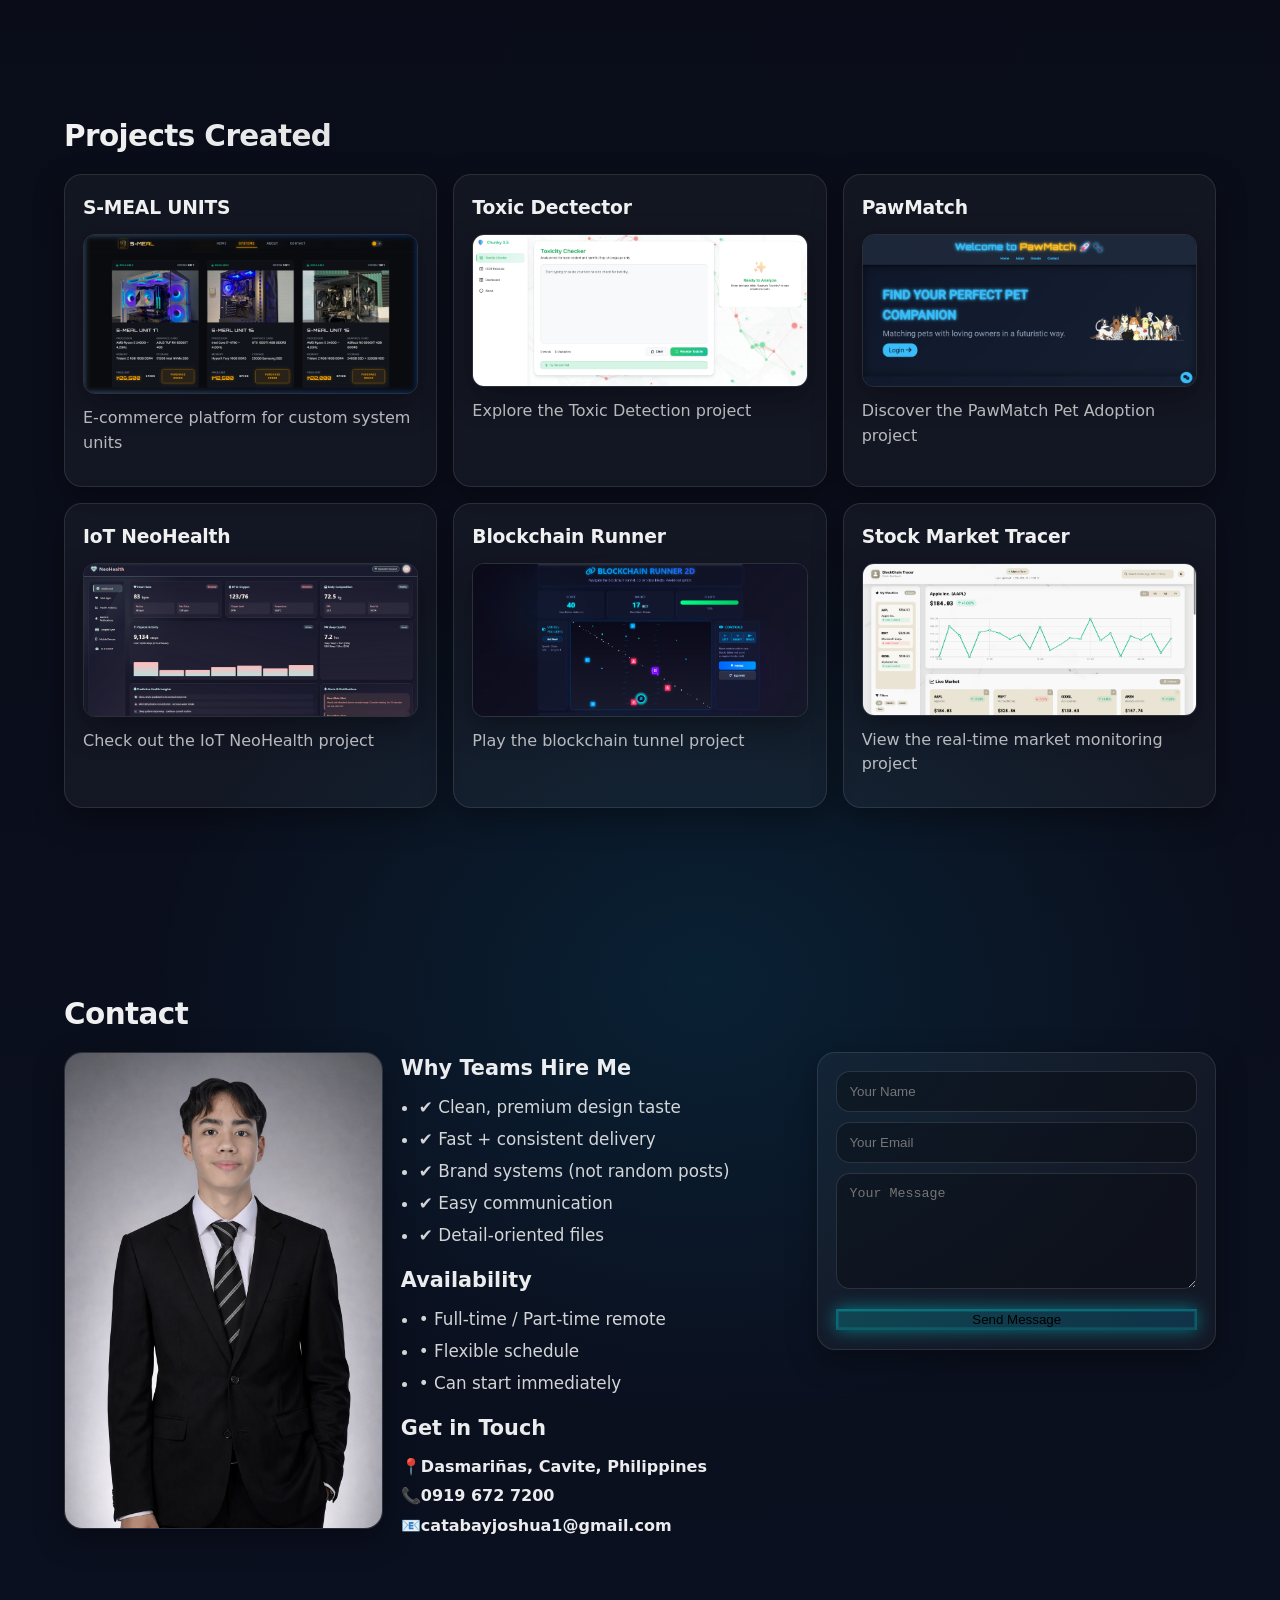
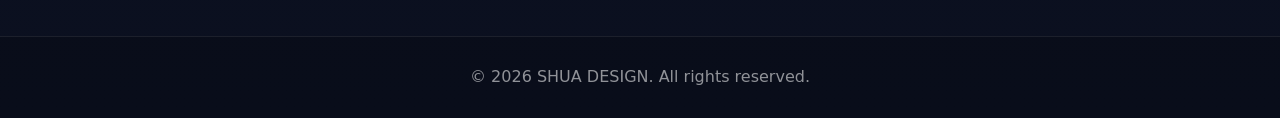
==== commit f80e0d91: "Update S-MEAL UNITS description to E-commerce platform for custom system units" ====
--- a/index.html
+++ b/index.html
@@ -279,7 +279,7 @@
                 <a href="https://smeal-tawny.vercel.app/" target="_blank" class="project-card">
                     <h3>S-MEAL UNITS</h3>
                     <img src="images/smeal.png" alt="S-MEAL UNITS project image" class="project-image">
-                    <p>Shop custom-built computer rigs online</p>
+                    <p>E-commerce platform for custom system units</p>
                 </a>
                 <a href="toxic/frontend/index.html" target="_blank" class="project-card">
                     <h3>Toxic Dectector</h3>
